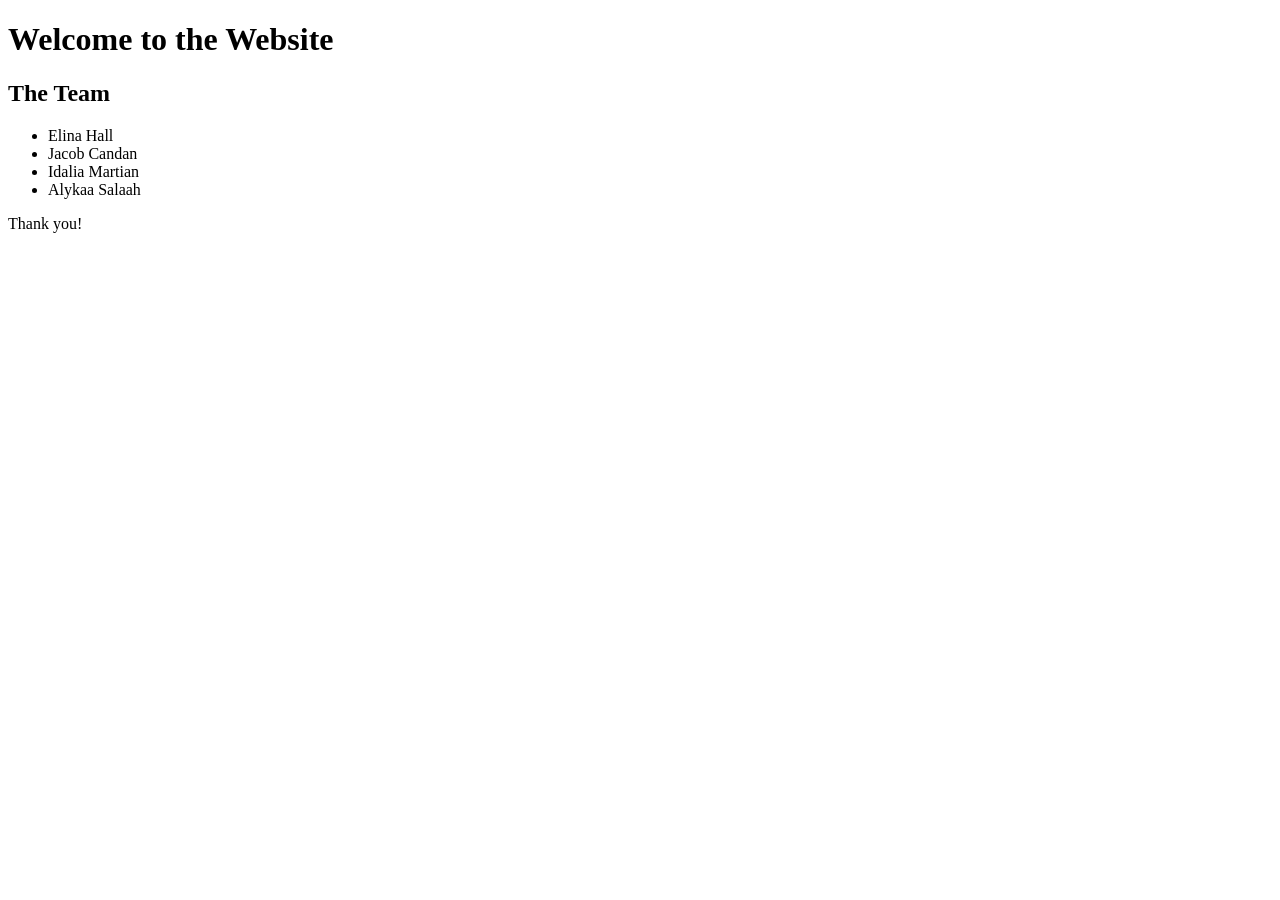
==== services/nginx/files/ShootingForStars.html @ 9375a843 "Create ShootingForStars.html Adding base for Website" ====
<!DOCTYPE html>
<html lang="en"> 

<head>
    <meta charset="UTF-8">
    <meta name="viewport" content="width=device-width, initial-scale=1.0">

    <title>Shooting For The Stars</title>
    <link rel="stylesheet" href="style.css">
    <link href="https://fonts.googleapis.com/css?family=Lobster" rel="stylesheet" type="text/css">
</head>

<body>
    
    <div class="contains">
        <h1>Welcome to the Website</h1>


    </div>

    
    <h2>The Team</h2>

   
    <nav>
        <ul>
            <li>Elina Hall</li>
            <li>Jacob Candan</li>
            <li>Idalia Martian</li>
            <li>Alykaa Salaah</li>
        </ul>
    </nav>


    <footer>
        <a>
            Thank you! </a>
    </footer>

    
    <!--  -->

</body>

</html>
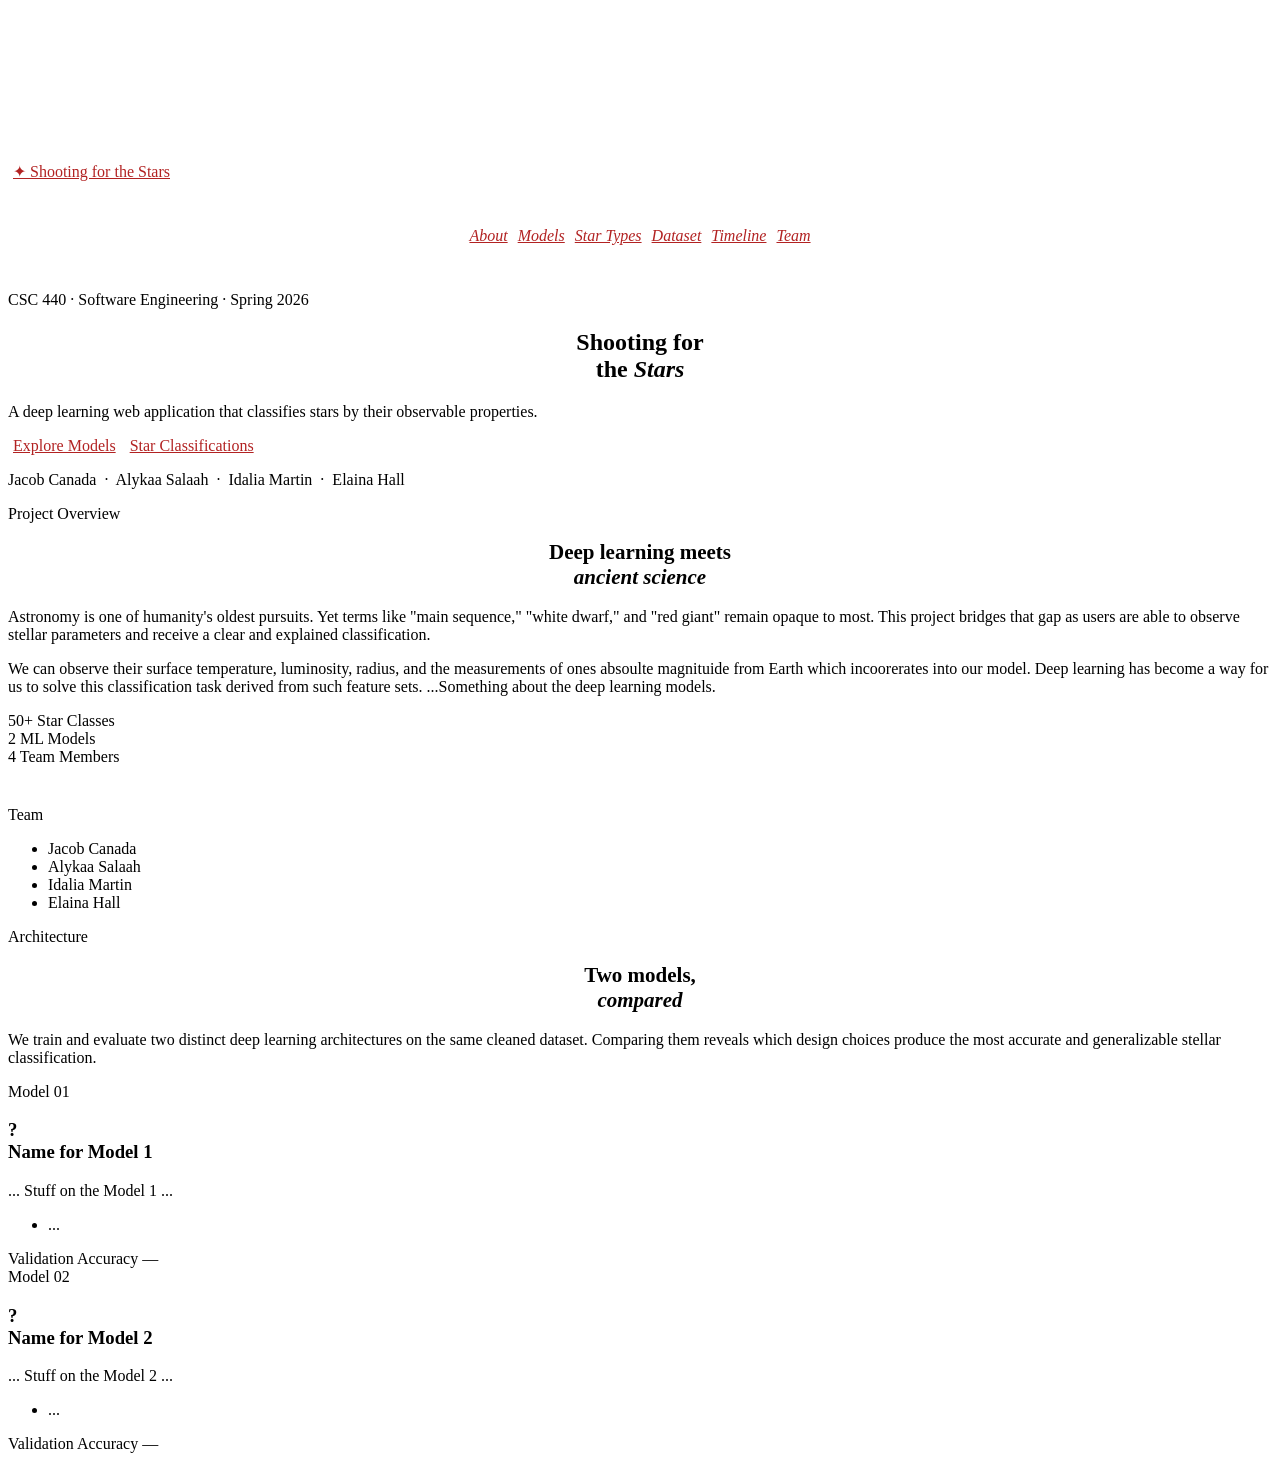
==== commit 5619fa28: "Update ShootingForStars.html Adding format" ====
--- a/services/nginx/files/ShootingForStars.html
+++ b/services/nginx/files/ShootingForStars.html
@@ -10,21 +10,177 @@
     <link href="https://fonts.googleapis.com/css?family=Lobster" rel="stylesheet" type="text/css">
 </head>
 
+
+<!-- Beginning -->
+
 <body>
-    
-    <div class="contains">
-        <h1>Welcome to the Website</h1>
-
-
+
+    <!-- Background canvas-->
+    <canvas id="starfield"></canvas>
+    <div class="stars"></div>
+    <div class="twinkling"></div>
+    <div class="clouds"></div>
+    
+    <!-- Navigation Bar-->
+
+        <nav>
+            <a class="nav-brand" href="#">✦ Shooting for the Stars</a>
+            <ul class="nav-links">
+              <li><a href="#about">About</a></li>
+              <li><a href="#models">Models</a></li>
+              <li><a href="#classes">Star Types</a></li>
+              <li><a href="#data">Dataset</a></li>
+              <li><a href="#timeline">Timeline</a></li>
+              <li><a href="#team">Team</a></li>
+            </ul>
+          </nav>
+
+    <!-- Banner -->
+    <section>
+        <div class="banner">
+            <p class="banner-head">CSC 440 · Software Engineering · Spring 2026</p>
+            <h1>Shooting for<br/>the <em>Stars</em></h1>
+            <p class="banner-sub">A deep learning web application that classifies stars by their observable properties.</p>
+    <div class="banner-btn">
+      <a class="btn btn-primary" href="#models">Explore Models</a>
+      <a class="btn btn-ghost" href="#classes">Star Classifications</a>
     </div>
-
-    
-    <h2>The Team</h2>
+    <p class="banner-team">
+        <span>Jacob Canada</span> &nbsp;·&nbsp;
+        <span>Alykaa Salaah</span> &nbsp;·&nbsp;
+        <span>Idalia Martin</span> &nbsp;·&nbsp;
+        <span>Elaina Hall</span>
+      </p>
+    </div>
+    </section>
+
+    <!-- End of Banner -->
+    <div class="divider"></div>
+
+    <!-- About -->
+    <section id="about">
+        <div class="container">
+          <div class="about-grid">
+            <div>
+              <p class="section-label reveal">Project Overview</p>
+              <h2 class="section-title reveal">Deep learning meets<br/><em>ancient science</em></h2>
+              <p class="section-body reveal">
+                Astronomy is one of humanity's oldest pursuits. Yet terms like "main sequence," "white dwarf," and "red giant" 
+                remain opaque to most. This project bridges that gap as users are able to observe stellar parameters and receive a clear and
+                explained classification.
+              </p>
+              <p class="section-body reveal" style="margin-top:1rem;">
+                We can observe their surface temperature, luminosity, radius, and the measurements of ones absoulte magnituide from Earth 
+                which incoorerates into our model. Deep learning has become a way for us to solve this classification task derived from 
+                such feature sets.
+                ...Something about the deep learning models.
+              </p>
+            </div>
+            <div class="about-right">
+                <div class="stat-row reveal">
+                  <div class="stat-card">
+                    <span class="stat-num">50+</span>
+                    <span class="stat-label">Star Classes</span>
+                    </div>
+                  <div class="stat-card">
+                    <span class="stat-num">2</span>
+                    <span class="stat-label">ML Models</span>
+                  </div>
+                  <div class="stat-card">
+                    <span class="stat-num">4</span>
+                    <span class="stat-label">Team Members</span>
+                  </div>
+                  <!-- End of cards -->
+                </div>
+                <div style="margin-top:2.5rem;" class="reveal">
+                    <p class="section-label">Team</p>
+                    <ul class="team-list">
+                      <li>Jacob Canada</li>
+                      <li>Alykaa Salaah</li>
+                      <li>Idalia Martin</li>
+                      <li>Elaina Hall</li>
+                    </ul>
+                  </div>
+                </div>
+            </div>
+        </div>
+    </section>
+
+    <!-- Models -->
+    <section id="models">
+        <div class="container">
+          <div class="models-intro">
+            <div>
+              <p class="section-label reveal">Architecture</p>
+              <h2 class="section-title reveal">Two models,<br/><em>compared</em></h2>
+            </div>
+            <div>
+              <p class="section-body reveal">
+                We train and evaluate two distinct deep learning architectures on the same cleaned dataset. 
+                Comparing them reveals which design choices produce the most accurate and generalizable stellar classification.
+              </p>
+            </div>
+          </div>
+
+          <div class="model-cards">
+
+            <!-- Model 1 -->
+
+          </div>
+          <div class="model-card gold reveal">
+            <span class="model-tag gold">Model 01</span>
+            <h3 class="model-name">?<br/>Name for Model 1</h3>
+            <p class="model-desc">
+                ... Stuff on the Model 1 ...
+            </p>
+            <ul class="model-features">
+              <li>...</li>
+            </ul>
+            <div class="accuracy-wrap">
+              <div class="accuracy-label">
+                <span>Validation Accuracy</span>
+                <span class="acc-label-1">—</span>
+              </div>
+              <div class="accuracy-track">
+                <div class="accuracy-fill acc-fill-1" data-target="88"></div>
+              </div>
+            </div>
+          </div>
+
+    
+          <!-- Model 2 -->
+
+          <div class="model-card blue reveal">
+            <span class="model-tag blue">Model 02</span>
+            <h3 class="model-name">?<br/>Name for Model 2</h3>
+            <p class="model-desc">
+                ... Stuff on the Model 2 ...
+            </p>
+            <ul class="model-features">
+              <li>...</li>
+            </ul>
+            <div class="accuracy-wrap">
+              <div class="accuracy-label">
+                <span>Validation Accuracy</span>
+                <span class="acc-label-2">—</span>
+              </div>
+              <div class="accuracy-track">
+                <div class="accuracy-fill acc-fill-2" data-target="93"></div>
+              </div>
+            </div>
+          </div>
+    
+        </div>
+      </div>
+    </section>
+
+    
+    <!-- <h2>The Team</h2>
 
    
     <nav>
         <ul>
-            <li>Elina Hall</li>
+            <li>Elaina Hall</li>
             <li>Jacob Candan</li>
             <li>Idalia Martian</li>
             <li>Alykaa Salaah</li>
@@ -35,11 +191,14 @@
     <footer>
         <a>
             Thank you! </a>
-    </footer>
+    </footer> -->
 
     
     <!--  -->
 
 </body>
 
+<!-- Classes -->
+
+
 </html>
--- a/services/nginx/files/style.css
+++ b/services/nginx/files/style.css
@@ -0,0 +1,73 @@
+img {
+    width: 300px;
+    border: 5px solid tan;
+    margin: auto;
+    box-shadow: 0px 10px 20px black;
+}
+h1 {
+    text-align: center;
+    font-family: Lobster;
+}
+
+a {
+    color: firebrick;
+    padding: 5px 5px 5px 5px;
+}
+
+a:hover {
+    color: darkkhaki;
+}
+
+img:hover {
+    
+}
+
+h2 {
+    font-size: 21px;
+    text-align: center;
+}
+
+body {
+    background: url("BackgroundJobs.jpg");
+    
+            /* Background */
+            /* border: 2px soild black;
+            outline-style: outset;
+            outline-color: tan; */
+    
+}
+
+nav ul {
+    padding: 10px;
+    margin: 10 auto;
+}
+
+/* index home */
+.contains {
+    text-align: center;
+
+}
+.info {
+
+}
+img {  max-width: 100%;  height: auto;} 
+
+/* Education home */
+
+
+
+/* adjust page format */
+
+@media(min-width: 760px) {
+    
+    nav ul {
+        /* texted displayed */
+        display: flex;
+        justify-content: center;
+        padding: 30px;
+        list-style-type: none;
+        /* text shown */
+        font-style: italic;
+
+    }
+}
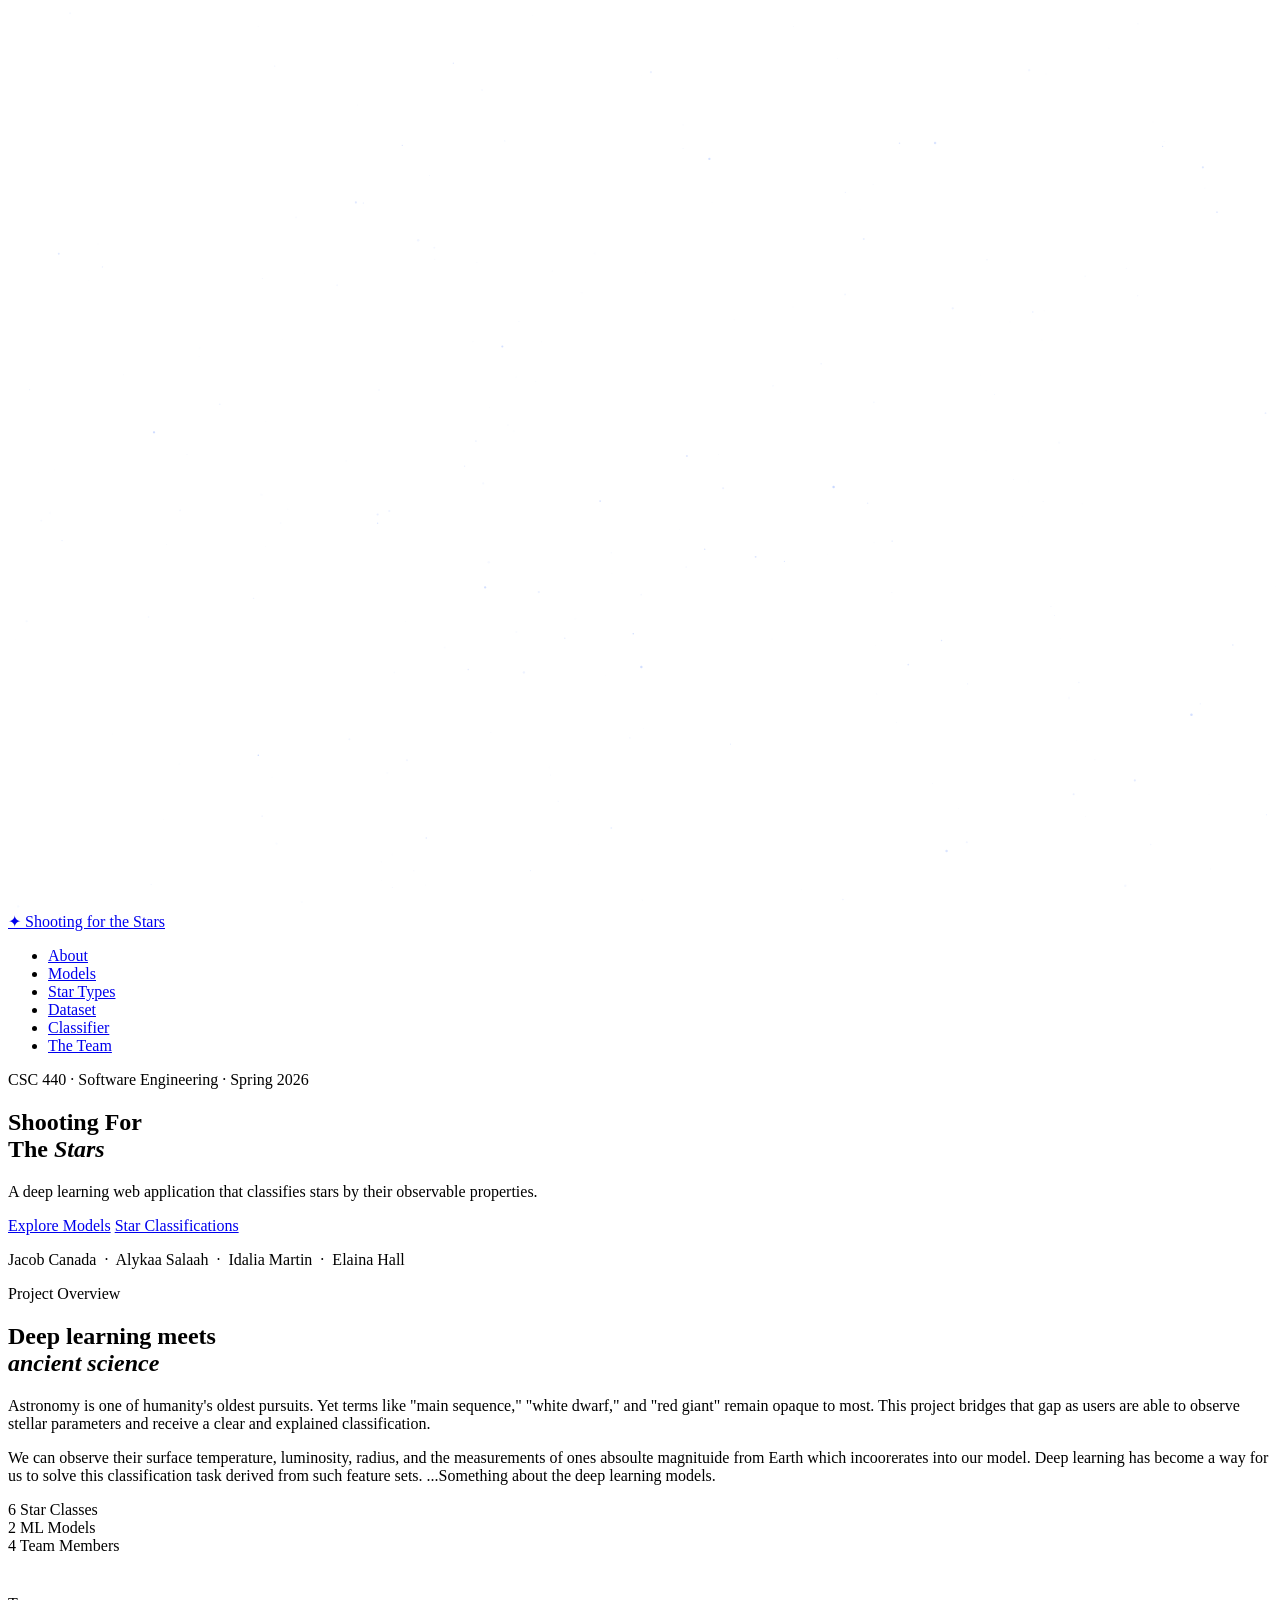
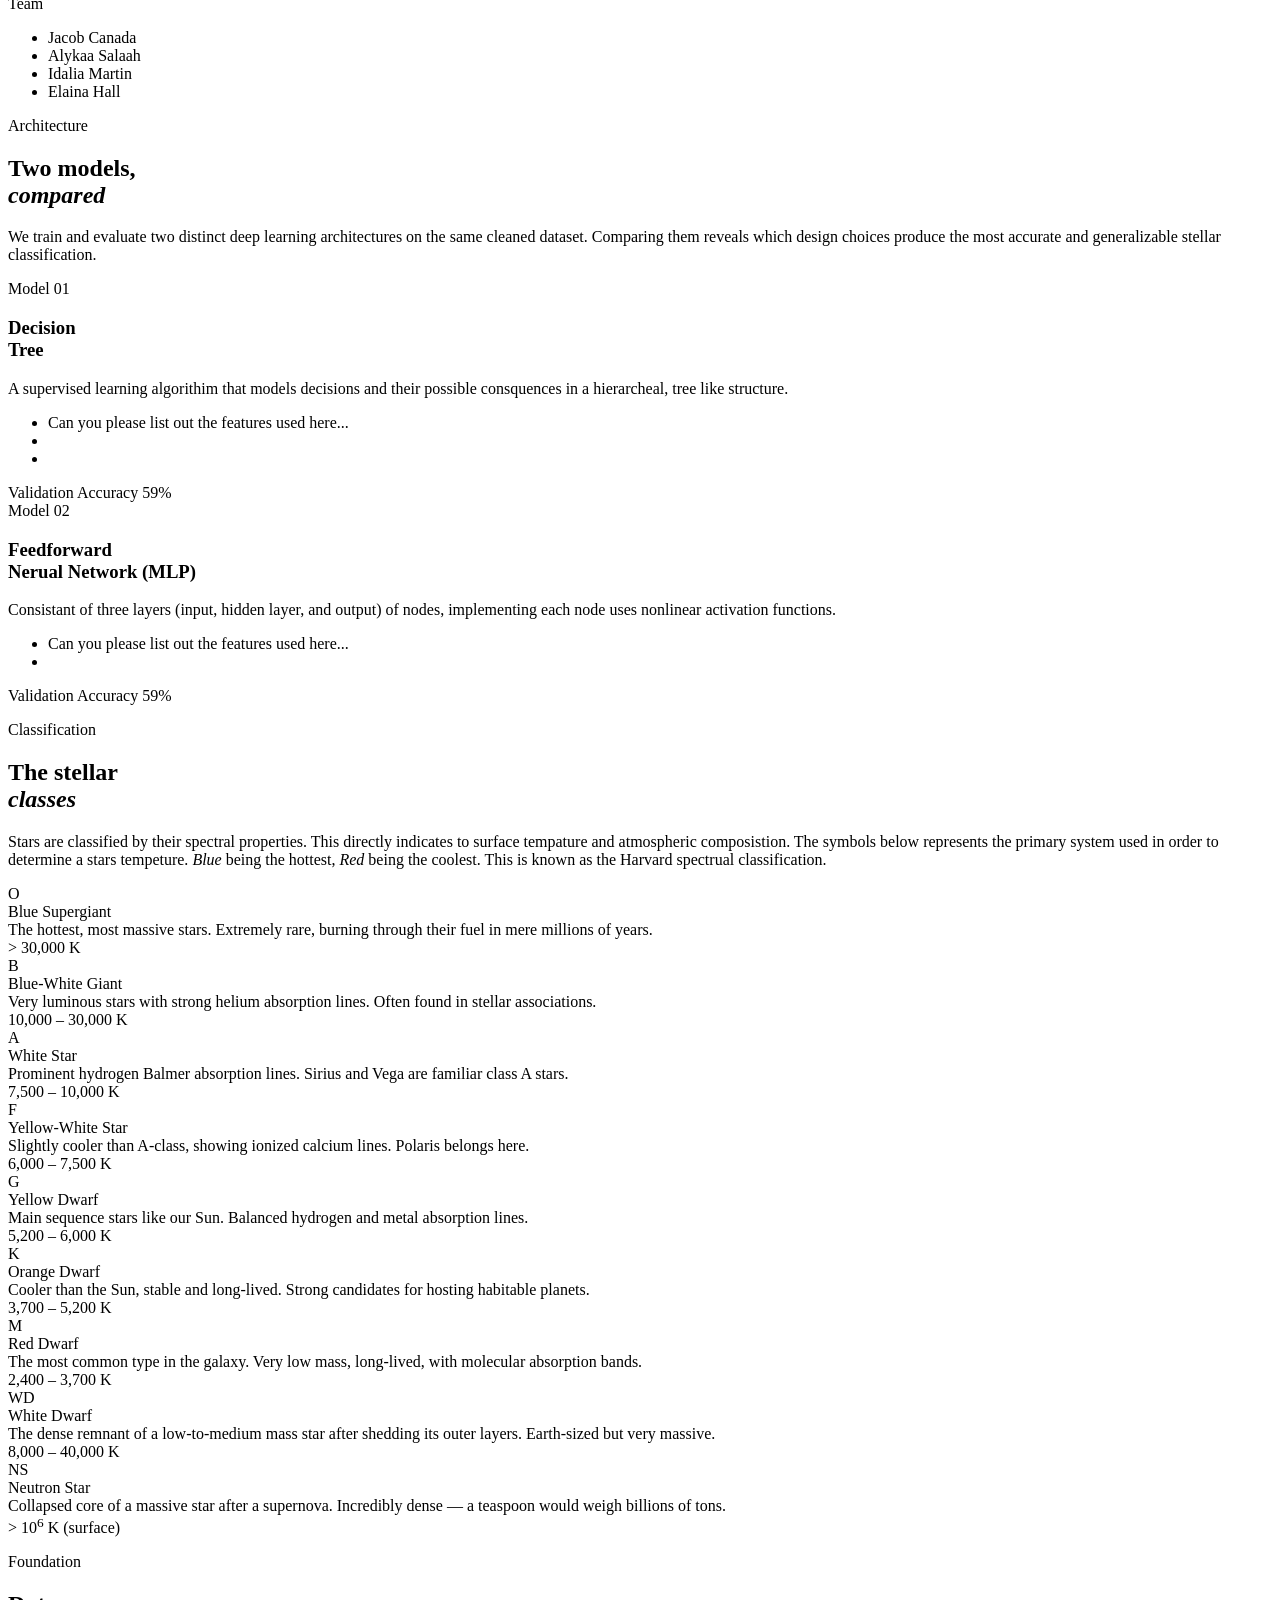
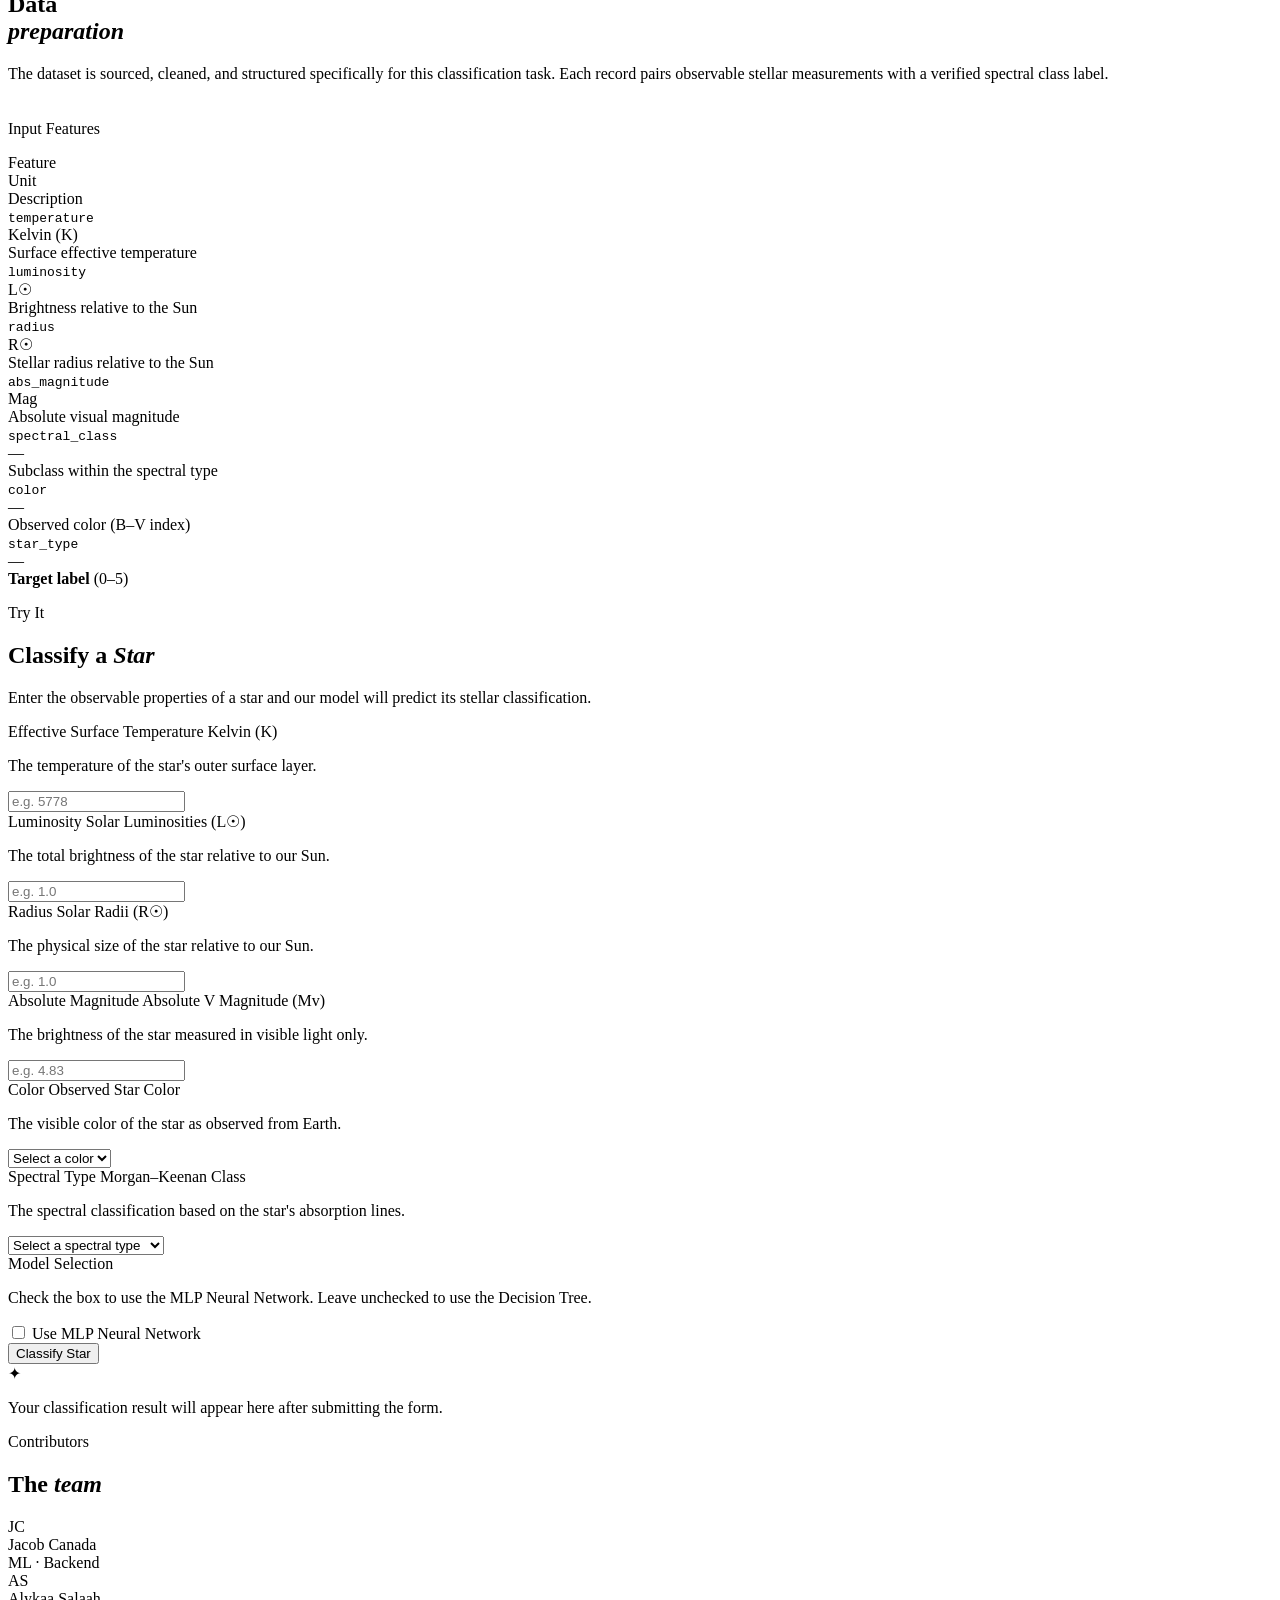
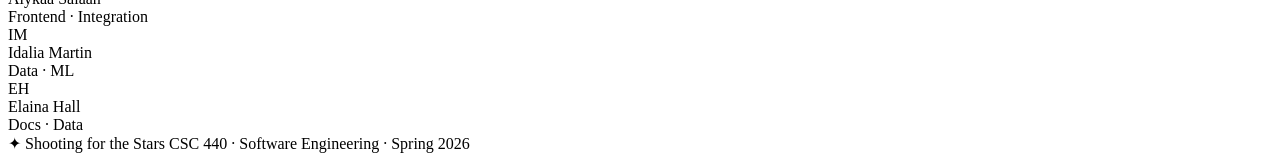
==== commit f0c086a7: "Update ShootingForStars.html" ====
--- a/services/nginx/files/ShootingForStars.html
+++ b/services/nginx/files/ShootingForStars.html
@@ -1,204 +1,633 @@
 <!DOCTYPE html>
-<html lang="en"> 
-
+<html lang="en">
 <head>
-    <meta charset="UTF-8">
-    <meta name="viewport" content="width=device-width, initial-scale=1.0">
-
-    <title>Shooting For The Stars</title>
-    <link rel="stylesheet" href="style.css">
-    <link href="https://fonts.googleapis.com/css?family=Lobster" rel="stylesheet" type="text/css">
+<meta charset="UTF-8"/>
+<meta name="viewport" content="width=device-width, initial-scale=1.0"/>
+<title>Shooting for the Stars — CSC 440</title>
+<!-- <link href="https://fonts.googleapis.com/css?family=Lobster" rel="stylesheet" type="text/css"> -->
+<link href="https://fonts.googleapis.com/css2?family=Cormorant+Garamond:ital,wght@0,300;0,400;0,600;1,300;1,400&family=JetBrains+Mono:wght@300;400;500&family=Barlow:wght@300;400;500;600&display=swap" rel="stylesheet"/>
+<link rel="stylesheet" href="styleCopy.css">
 </head>
-
-
-<!-- Beginning -->
-
 <body>
 
-    <!-- Background canvas-->
-    <canvas id="starfield"></canvas>
-    <div class="stars"></div>
-    <div class="twinkling"></div>
-    <div class="clouds"></div>
-    
-    <!-- Navigation Bar-->
-
-        <nav>
-            <a class="nav-brand" href="#">✦ Shooting for the Stars</a>
-            <ul class="nav-links">
-              <li><a href="#about">About</a></li>
-              <li><a href="#models">Models</a></li>
-              <li><a href="#classes">Star Types</a></li>
-              <li><a href="#data">Dataset</a></li>
-              <li><a href="#timeline">Timeline</a></li>
-              <li><a href="#team">Team</a></li>
-            </ul>
-          </nav>
-
-    <!-- Banner -->
-    <section>
-        <div class="banner">
-            <p class="banner-head">CSC 440 · Software Engineering · Spring 2026</p>
-            <h1>Shooting for<br/>the <em>Stars</em></h1>
-            <p class="banner-sub">A deep learning web application that classifies stars by their observable properties.</p>
-    <div class="banner-btn">
+<!-- Starfield canvas -->
+<canvas id="starfield"></canvas>
+
+<!-- Background of Body -->
+<div class="stars"></div>
+<div class="twinkling"></div>
+<div class="clouds"></div>
+
+<!-- NAV -->
+<nav>
+  <a class="nav-brand" href="#">✦ Shooting for the Stars </a>
+  <ul class="nav-links">
+    <li><a href="#about">About</a></li>
+    <li><a href="#models">Models</a></li>
+    <li><a href="#classes">Star Types</a></li>
+    <li><a href="#data">Dataset</a></li>
+    <li><a href="#classifier">Classifier</a></li>
+    <li><a href="#team">The Team</a></li>
+  </ul>
+</nav>
+
+<!-- HERO -->
+<section>
+  <div class="hero">
+    <p class="hero-subtitle">CSC 440 · Software Engineering · Spring 2026</p>
+    <h1>Shooting For<br/>The <em>Stars</em></h1>
+    <p class="hero-body">A deep learning web application that classifies stars by their observable properties.</p>
+    <div class="hero-tag">
       <a class="btn btn-primary" href="#models">Explore Models</a>
       <a class="btn btn-ghost" href="#classes">Star Classifications</a>
     </div>
-    <p class="banner-team">
-        <span>Jacob Canada</span> &nbsp;·&nbsp;
-        <span>Alykaa Salaah</span> &nbsp;·&nbsp;
-        <span>Idalia Martin</span> &nbsp;·&nbsp;
-        <span>Elaina Hall</span>
+    <!-- banner-team -->
+    <p class="hero-team">
+      <span>Jacob Canada</span> &nbsp;·&nbsp;
+      <span>Alykaa Salaah</span> &nbsp;·&nbsp;
+      <span>Idalia Martin</span> &nbsp;·&nbsp;
+      <span>Elaina Hall</span>
+    </p>
+  </div>
+</section>
+
+<div class="divider"></div>
+
+<!-- ABOUT -->
+<section id="about">
+  <div class="container">
+    <div class="about-grid">
+      <div>
+        <p class="section-label reveal">Project Overview</p>
+        <h2 class="section-title reveal">Deep learning meets<br/><em>ancient science</em></h2>
+        <p class="section-body reveal">
+            Astronomy is one of humanity's oldest pursuits. Yet terms like "main sequence," "white dwarf," and "red giant" 
+            remain opaque to most. This project bridges that gap as users are able to observe stellar parameters and receive a clear and
+            explained classification.
+        </p>
+        <p class="section-body reveal" style="margin-top:1rem;">
+            We can observe their surface temperature, luminosity, radius, and the measurements of ones absoulte magnituide from Earth 
+            which incoorerates into our model. Deep learning has become a way for us to solve this classification task derived from 
+            such feature sets.
+            ...Something about the deep learning models.
+        </p>
+      </div>
+      <div class="about-right">
+        <div class="stat-row reveal">
+          <div class="stat-card">
+            <span class="stat-num">6</span>
+            <span class="stat-label">Star Classes</span>
+          </div>
+          <div class="stat-card">
+            <span class="stat-num">2</span>
+            <span class="stat-label">ML Models</span>
+          </div>
+          <div class="stat-card">
+            <span class="stat-num">4</span>
+            <span class="stat-label">Team Members</span>
+          </div>
+        </div>
+        <div style="margin-top:2.5rem;" class="reveal">
+          <p class="section-label">Team</p>
+          <ul class="team-list">
+            <li>Jacob Canada</li>
+            <li>Alykaa Salaah</li>
+            <li>Idalia Martin</li>
+            <li>Elaina Hall</li>
+          </ul>
+        </div>
+      </div>
+    </div>
+  </div>
+</section>
+
+<!-- ─── MODELS ────────────────────────────────────────────── -->
+<section id="models">
+  <div class="container">
+    <div class="models-intro">
+      <div>
+        <p class="section-label reveal">Architecture</p>
+        <h2 class="section-title reveal">Two models,<br/><em>compared</em></h2>
+      </div>
+      <div>
+        <p class="section-body reveal">
+            We train and evaluate two distinct deep learning architectures on the same cleaned dataset. 
+            Comparing them reveals which design choices produce the most accurate and generalizable stellar classification.
+        </p>
+      </div>
+    </div>
+
+    <div class="model-cards">
+
+      <!-- Model 1 -->
+      <div class="model-card gold reveal">
+        <span class="model-tag gold">Model 01</span>
+        <h3 class="model-name">Decision<br/>Tree</h3>
+        <p class="model-desc">
+          A supervised learning algorithim that models decisions and their possible consquences
+          in a hierarcheal, tree like structure.
+        </p>
+        <ul class="model-features">
+          <li>Can you please list out the features used here...</li>
+          <li></li>
+          <li></li>
+        </ul>
+        <!-- I feel like we should add accuracy from our model that way we can give a garentee to users of our valid information. I am sure the Professor discussed this in class but I am forgetting what terminology this is. -->
+        <div class="accuracy-wrap">
+          <div class="accuracy-label">
+            <span>Validation Accuracy</span> 
+            <span class="acc-label-1">—</span>
+          </div>
+          <div class="accuracy-track">
+            <!-- Change this number if wanting to change accuracy precentage -->
+            <div class="accuracy-fill acc-fill-1" data-target="88"></div>
+          </div>
+        </div>
+      </div>
+
+      <!-- Model 2 -->
+      <div class="model-card blue reveal">
+        <span class="model-tag blue">Model 02</span>
+        <h3 class="model-name">Feedforward<br/>Nerual Network (MLP)</h3>
+        <p class="model-desc">
+          Consistant of three layers (input, hidden layer, and output) of nodes, implementing each node uses 
+          nonlinear activation functions.
+        </p>
+        <ul class="model-features">
+          <li>Can you please list out the features used here...</li>
+          <li></li>
+        </ul>
+        <div class="accuracy-wrap">
+          <div class="accuracy-label">
+            <span>Validation Accuracy</span>
+            <span class="acc-label-2">—</span>
+          </div>
+          <div class="accuracy-track">
+            <!-- Change this number if wanting to change accuracy precentage -->
+            <div class="accuracy-fill acc-fill-2" data-target="93"></div>
+          </div>
+        </div>
+      </div>
+
+    </div>
+  </div>
+</section>
+
+<!-- STELLAR CLASSES -->
+<section id="classes">
+  <div class="container">
+    <div class="classes-header">
+      <div>
+        <p class="section-label reveal">Classification</p>
+        <h2 class="section-title reveal">The stellar<br/><em>classes</em></h2>
+      </div>
+      <p class="section-body reveal">
+        Stars are classified by their spectral properties. This directly indicates to surface tempature and atmospheric composistion.
+        The symbols below represents the primary system used in order to determine a stars tempeture. <em>Blue</em> being the hottest, <em>Red</em>  being 
+        the coolest. This is known as the Harvard spectrual classification.
       </p>
     </div>
-    </section>
-
-    <!-- End of Banner -->
-    <div class="divider"></div>
-
-    <!-- About -->
-    <section id="about">
-        <div class="container">
-          <div class="about-grid">
-            <div>
-              <p class="section-label reveal">Project Overview</p>
-              <h2 class="section-title reveal">Deep learning meets<br/><em>ancient science</em></h2>
-              <p class="section-body reveal">
-                Astronomy is one of humanity's oldest pursuits. Yet terms like "main sequence," "white dwarf," and "red giant" 
-                remain opaque to most. This project bridges that gap as users are able to observe stellar parameters and receive a clear and
-                explained classification.
-              </p>
-              <p class="section-body reveal" style="margin-top:1rem;">
-                We can observe their surface temperature, luminosity, radius, and the measurements of ones absoulte magnituide from Earth 
-                which incoorerates into our model. Deep learning has become a way for us to solve this classification task derived from 
-                such feature sets.
-                ...Something about the deep learning models.
-              </p>
+
+    <div class="class-grid reveal">
+      <div class="class-item cls-o">
+        <div class="class-symbol">O</div>
+        <div class="class-name">Blue Supergiant</div>
+        <div class="class-desc">The hottest, most massive stars. Extremely rare, burning through their fuel in mere millions of years.</div>
+        <div class="class-temp">&gt; 30,000 K</div>
+      </div>
+      <div class="class-item cls-b">
+        <div class="class-symbol">B</div>
+        <div class="class-name">Blue-White Giant</div>
+        <div class="class-desc">Very luminous stars with strong helium absorption lines. Often found in stellar associations.</div>
+        <div class="class-temp">10,000 – 30,000 K</div>
+      </div>
+      <div class="class-item cls-a">
+        <div class="class-symbol">A</div>
+        <div class="class-name">White Star</div>
+        <div class="class-desc">Prominent hydrogen Balmer absorption lines. Sirius and Vega are familiar class A stars.</div>
+        <div class="class-temp">7,500 – 10,000 K</div>
+      </div>
+      <div class="class-item cls-f">
+        <div class="class-symbol">F</div>
+        <div class="class-name">Yellow-White Star</div>
+        <div class="class-desc">Slightly cooler than A-class, showing ionized calcium lines. Polaris belongs here.</div>
+        <div class="class-temp">6,000 – 7,500 K</div>
+      </div>
+      <div class="class-item cls-g">
+        <div class="class-symbol">G</div>
+        <div class="class-name">Yellow Dwarf</div>
+        <div class="class-desc">Main sequence stars like our Sun. Balanced hydrogen and metal absorption lines.</div>
+        <div class="class-temp">5,200 – 6,000 K</div>
+      </div>
+      <div class="class-item cls-k">
+        <div class="class-symbol">K</div>
+        <div class="class-name">Orange Dwarf</div>
+        <div class="class-desc">Cooler than the Sun, stable and long-lived. Strong candidates for hosting habitable planets.</div>
+        <div class="class-temp">3,700 – 5,200 K</div>
+      </div>
+      <div class="class-item cls-m">
+        <div class="class-symbol">M</div>
+        <div class="class-name">Red Dwarf</div>
+        <div class="class-desc">The most common type in the galaxy. Very low mass, long-lived, with molecular absorption bands.</div>
+        <div class="class-temp">2,400 – 3,700 K</div>
+      </div>
+      <div class="class-item cls-wd">
+        <div class="class-symbol">WD</div>
+        <div class="class-name">White Dwarf</div>
+        <div class="class-desc">The dense remnant of a low-to-medium mass star after shedding its outer layers. Earth-sized but very massive.</div>
+        <div class="class-temp">8,000 – 40,000 K</div>
+      </div>
+      <div class="class-item cls-ns">
+        <div class="class-symbol">NS</div>
+        <div class="class-name">Neutron Star</div>
+        <div class="class-desc">Collapsed core of a massive star after a supernova. Incredibly dense — a teaspoon would weigh billions of tons.</div>
+        <div class="class-temp">&gt; 10<sup>6</sup> K (surface)</div>
+      </div>
+    </div>
+  </div>
+</section>
+
+<!-- DATASET -->
+<section id="data">
+  <div class="container">
+    <div class="data-layout">
+      <div>
+        <p class="section-label reveal">Foundation</p>
+        <h2 class="section-title reveal">Data<br/><em>preparation</em></h2>
+        <p class="section-body reveal">The dataset is sourced, cleaned, and structured specifically for this classification task. 
+            Each record pairs observable stellar measurements with a verified spectral class label.</p><br>
+        <!-- <div class="pipeline-steps reveal">
+          <div class="pipeline-step">
+            <span class="step-num">1</span>
+            <div class="step-content">
+              <div class="step-title">Acquisition</div>
+              <div class="step-desc">Collect publicly available stellar catalogs with labeled spectral classes and physical parameters.</div>
             </div>
-            <div class="about-right">
-                <div class="stat-row reveal">
-                  <div class="stat-card">
-                    <span class="stat-num">50+</span>
-                    <span class="stat-label">Star Classes</span>
+          </div>
+          <div class="pipeline-step">
+            <span class="step-num">2</span>
+            <div class="step-content">
+              <div class="step-title">Cleaning</div>
+              <div class="step-desc">Remove duplicates, handle missing values, and standardize units across catalog sources.</div>
+            </div>
+          </div>
+          <div class="pipeline-step">
+            <span class="step-num">3</span>
+            <div class="step-content">
+              <div class="step-title">Normalization</div>
+              <div class="step-desc">Scale features to comparable ranges; apply log-transform to luminosity and radius.</div>
+            </div>
+          </div>
+          <div class="pipeline-step">
+            <span class="step-num">4</span>
+            <div class="step-content">
+              <div class="step-title">Train / Test Split</div>
+              <div class="step-desc">Stratified 80/20 split preserves class distribution across both sets.</div>
+            </div>
+          </div>
+        </div>
+      </div> -->
+
+      <div class="reveal">
+        <p class="section-label" style="margin-top:.2rem;">Input Features</p>
+        <div class="feature-table">
+          <div class="feature-row header">
+            <div class="feature-cell">Feature</div>
+            <div class="feature-cell">Unit</div>
+            <div class="feature-cell">Description</div>
+          </div>
+          <div class="feature-row">
+            <div class="feature-cell"><code>temperature</code></div>
+            <div class="feature-cell">Kelvin (K)</div>
+            <div class="feature-cell">Surface effective temperature</div>
+          </div>
+          <div class="feature-row">
+            <div class="feature-cell"><code>luminosity</code></div>
+            <div class="feature-cell">L☉</div>
+            <div class="feature-cell">Brightness relative to the Sun</div>
+          </div>
+          <div class="feature-row">
+            <div class="feature-cell"><code>radius</code></div>
+            <div class="feature-cell">R☉</div>
+            <div class="feature-cell">Stellar radius relative to the Sun</div>
+          </div>
+          <div class="feature-row">
+            <div class="feature-cell"><code>abs_magnitude</code></div>
+            <div class="feature-cell">Mag</div>
+            <div class="feature-cell">Absolute visual magnitude</div>
+          </div>
+          <div class="feature-row">
+            <div class="feature-cell"><code>spectral_class</code></div>
+            <div class="feature-cell">—</div>
+            <div class="feature-cell">Subclass within the spectral type</div>
+          </div>
+          <div class="feature-row">
+            <div class="feature-cell"><code>color</code></div>
+            <div class="feature-cell">—</div>
+            <div class="feature-cell">Observed color (B–V index)</div>
+          </div>
+          <div class="feature-row">
+            <div class="feature-cell"><code>star_type</code></div>
+            <div class="feature-cell">—</div>
+            <div class="feature-cell"><strong>Target label</strong> (0–5)</div>
+          </div>
+        </div>
+      </div>
+    </div>
+  </div>
+</section>
+
+<!-- ─── CLASSIFIER ──────────────────────────────────────────── -->
+<div class="divider"></div>
+<section id="classifier">
+    <div class="container">
+        <div class="classifier-intro">
+            <p class="section-label reveal">Try It</p>
+            <h2 class="section-title reveal">Classify a <em>Star</em></h2>
+            <p class="section-body reveal">Enter the observable properties of a star and our model will predict its stellar classification.</p>
+        </div>
+
+        <div class="classifier-layout">
+
+            <!-- Form -->
+            <form class="classifier-form reveal" id="classifierForm">
+
+                <!-- Temperature -->
+                <div class="field-group">
+                    <label class="field-label" for="temperature">
+                        Effective Surface Temperature
+                        <span class="field-unit">Kelvin (K)</span>
+                    </label>
+                    <p class="field-desc">The temperature of the star's outer surface layer.</p>
+                    <input class="field-input" type="number" id="temperature" name="temperature" placeholder="e.g. 5778" required />
+                </div>
+
+                <!-- Luminosity -->
+                <div class="field-group">
+                    <label class="field-label" for="luminosity">
+                        Luminosity
+                        <span class="field-unit">Solar Luminosities (L☉)</span>
+                    </label>
+                    <p class="field-desc">The total brightness of the star relative to our Sun.</p>
+                    <input class="field-input" type="number" id="luminosity" name="luminosity" placeholder="e.g. 1.0" step="any" required />
+                </div>
+
+                <!-- Radius -->
+                <div class="field-group">
+                    <label class="field-label" for="radius">
+                        Radius
+                        <span class="field-unit">Solar Radii (R☉)</span>
+                    </label>
+                    <p class="field-desc">The physical size of the star relative to our Sun.</p>
+                    <input class="field-input" type="number" id="radius" name="radius" placeholder="e.g. 1.0" step="any" required />
+                </div>
+
+                <!-- Magnitude -->
+                <div class="field-group">
+                    <label class="field-label" for="magnitude">
+                        Absolute Magnitude
+                        <span class="field-unit">Absolute V Magnitude (Mv)</span>
+                    </label>
+                    <p class="field-desc">The brightness of the star measured in visible light only.</p>
+                    <input class="field-input" type="number" id="magnitude" name="magnitude" placeholder="e.g. 4.83" step="any" required />
+                </div>
+
+                <!-- Color -->
+                <div class="field-group">
+                    <label class="field-label" for="color">
+                        Color
+                        <span class="field-unit">Observed Star Color</span>
+                    </label>
+                    <p class="field-desc">The visible color of the star as observed from Earth.</p>
+                    <select class="field-input field-select" id="color" name="color" required>
+                        <option value="" disabled selected>Select a color</option>
+                        <option value="Blue">Blue</option>
+                        <option value="Blue-White">Blue-White</option>
+                        <option value="Orange">Orange</option>
+                        <option value="Orange-Red">Orange-Red</option>
+                        <option value="Red">Red</option>
+                        <option value="White">White</option>
+                        <option value="Yellow">Yellow</option>
+                        <option value="Yellow-White">Yellow-White</option>
+                    </select>
+                </div>
+
+                <!-- Spectral Class -->
+                <div class="field-group">
+                    <label class="field-label" for="class">
+                        Spectral Type
+                        <span class="field-unit">Morgan–Keenan Class</span>
+                    </label>
+                    <p class="field-desc">The spectral classification based on the star's absorption lines.</p>
+                    <select class="field-input field-select" id="class" name="class" required>
+                        <option value="" disabled selected>Select a spectral type</option>
+                        <option value="O">O — Blue Supergiant</option>
+                        <option value="B">B — Blue-White Giant</option>
+                        <option value="A">A — White Star</option>
+                        <option value="F">F — Yellow-White Star</option>
+                        <option value="G">G — Yellow Dwarf</option>
+                        <option value="K">K — Orange Dwarf</option>
+                        <option value="M">M — Red Dwarf</option>
+                    </select>
+                </div>
+
+                <!-- MLP Checkbox -->
+                <div class="field-group">
+                    <span class="field-label">Model Selection</span>
+                    <p class="field-desc">Check the box to use the MLP Neural Network. Leave unchecked to use the Decision Tree.</p>
+                    <label class="checkbox-row">
+                        <input type="checkbox" id="mlp" name="mlp" value="true" />
+                        <span class="checkbox-box"></span>
+                        <span class="checkbox-label">Use MLP Neural Network</span>
+                    </label>
+                </div>
+
+                <button class="btn btn-primary submit-btn" type="submit">Classify Star</button>
+            </form>
+
+            <!-- Result Panel -->
+            <div class="result-panel reveal" id="resultPanel">
+
+                <div class="result-empty" id="resultEmpty">
+                    <div class="result-empty-icon">✦</div>
+                    <p>Your classification result will appear here after submitting the form.</p>
+                </div>
+
+                <div class="result-loading" id="resultLoading" style="display:none;">
+                    <div class="loading-dots">
+                        <span></span><span></span><span></span>
                     </div>
-                  <div class="stat-card">
-                    <span class="stat-num">2</span>
-                    <span class="stat-label">ML Models</span>
-                  </div>
-                  <div class="stat-card">
-                    <span class="stat-num">4</span>
-                    <span class="stat-label">Team Members</span>
-                  </div>
-                  <!-- End of cards -->
-                </div>
-                <div style="margin-top:2.5rem;" class="reveal">
-                    <p class="section-label">Team</p>
-                    <ul class="team-list">
-                      <li>Jacob Canada</li>
-                      <li>Alykaa Salaah</li>
-                      <li>Idalia Martin</li>
-                      <li>Elaina Hall</li>
-                    </ul>
-                  </div>
-                </div>
+                    <p>Analyzing stellar parameters…</p>
+                </div>
+
+                <div class="result-filled" id="resultFilled" style="display:none;">
+                    <p class="result-eyebrow">Classification Result</p>
+                    <h3 class="result-type" id="resultType">—</h3>
+                    <p class="result-desc" id="resultDesc">—</p>
+                    <div class="result-meta" id="resultMeta"></div>
+                    <div class="result-error" id="resultError" style="display:none;">
+                        <p id="resultErrorMsg">Something went wrong. Please try again.</p>
+                    </div>
+                </div>
+
             </div>
         </div>
-    </section>
-
-    <!-- Models -->
-    <section id="models">
-        <div class="container">
-          <div class="models-intro">
-            <div>
-              <p class="section-label reveal">Architecture</p>
-              <h2 class="section-title reveal">Two models,<br/><em>compared</em></h2>
-            </div>
-            <div>
-              <p class="section-body reveal">
-                We train and evaluate two distinct deep learning architectures on the same cleaned dataset. 
-                Comparing them reveals which design choices produce the most accurate and generalizable stellar classification.
-              </p>
-            </div>
-          </div>
-
-          <div class="model-cards">
-
-            <!-- Model 1 -->
-
-          </div>
-          <div class="model-card gold reveal">
-            <span class="model-tag gold">Model 01</span>
-            <h3 class="model-name">?<br/>Name for Model 1</h3>
-            <p class="model-desc">
-                ... Stuff on the Model 1 ...
-            </p>
-            <ul class="model-features">
-              <li>...</li>
-            </ul>
-            <div class="accuracy-wrap">
-              <div class="accuracy-label">
-                <span>Validation Accuracy</span>
-                <span class="acc-label-1">—</span>
-              </div>
-              <div class="accuracy-track">
-                <div class="accuracy-fill acc-fill-1" data-target="88"></div>
-              </div>
-            </div>
-          </div>
-
-    
-          <!-- Model 2 -->
-
-          <div class="model-card blue reveal">
-            <span class="model-tag blue">Model 02</span>
-            <h3 class="model-name">?<br/>Name for Model 2</h3>
-            <p class="model-desc">
-                ... Stuff on the Model 2 ...
-            </p>
-            <ul class="model-features">
-              <li>...</li>
-            </ul>
-            <div class="accuracy-wrap">
-              <div class="accuracy-label">
-                <span>Validation Accuracy</span>
-                <span class="acc-label-2">—</span>
-              </div>
-              <div class="accuracy-track">
-                <div class="accuracy-fill acc-fill-2" data-target="93"></div>
-              </div>
-            </div>
-          </div>
-    
-        </div>
-      </div>
-    </section>
-
-    
-    <!-- <h2>The Team</h2>
-
-   
-    <nav>
-        <ul>
-            <li>Elaina Hall</li>
-            <li>Jacob Candan</li>
-            <li>Idalia Martian</li>
-            <li>Alykaa Salaah</li>
-        </ul>
-    </nav>
-
-
-    <footer>
-        <a>
-            Thank you! </a>
-    </footer> -->
-
-    
-    <!--  -->
-
+    </div>
+</section>
+<!-- <section id="timeline"> -->
+  <!-- <div class="container">
+    <div class="timeline-header">
+      <p class="section-label reveal">Schedule</p>
+      <h2 class="section-title reveal">Project<br/><em>timeline</em></h2>
+    </div>
+    <div class="timeline-track">
+      <div class="timeline-item reveal">
+        <div class="timeline-week">Weeks 8 – 10</div>
+        <div class="timeline-task"><strong>Dataset creation & cleaning</strong> — source, standardize, and validate the stellar catalog. Document all preprocessing decisions.</div>
+      </div>
+      <div class="timeline-item reveal">
+        <div class="timeline-week">Weeks 8 – 12</div>
+        <div class="timeline-task"><strong>ML model training & refinement</strong> — implement both architectures, compare accuracy, tune hyperparameters, and select the best performer.</div>
+      </div>
+      <div class="timeline-item reveal">
+        <div class="timeline-week">Weeks 8 – 12</div>
+        <div class="timeline-task"><strong>Frontend development</strong> — build the web application interface using JavaScript, ensuring an intuitive user experience for star classification input and output.</div>
+      </div>
+      <div class="timeline-item reveal">
+        <div class="timeline-week">Weeks 12 – 14</div>
+        <div class="timeline-task"><strong>Model selection & integration</strong> — connect the chosen Python ML model to the JavaScript frontend via a backend API layer.</div>
+      </div>
+      <div class="timeline-item reveal">
+        <div class="timeline-week">Week 13</div>
+        <div class="timeline-task"><strong>Backend & dataset documentation</strong> — document the full pipeline, API contract, and data lineage for reproducibility.</div>
+      </div>
+      <div class="timeline-item reveal">
+        <div class="timeline-week">Weeks 13 – 14</div>
+        <div class="timeline-task"><strong>Presentation & demo</strong> — develop final slides and a live demo of the web application for delivery and evaluation.</div>
+      </div>
+    </div>
+  </div>
+</section> -->
+
+<!-- ─── TEAM ──────────────────────────────────────────────── -->
+<section id="team">
+  <div class="container">
+    <p class="section-label reveal">Contributors</p>
+    <h2 class="section-title reveal">The <em>team</em></h2>
+    <div class="team-grid">
+      <div class="team-card reveal">
+        <div class="team-avatar">JC</div>
+        <div class="team-name">Jacob Canada</div>
+        <div class="team-role">ML · Backend</div>
+      </div>
+      <div class="team-card reveal">
+        <div class="team-avatar">AS</div>
+        <div class="team-name">Alykaa Salaah</div>
+        <div class="team-role">Frontend · Integration</div>
+      </div>
+      <div class="team-card reveal">
+        <div class="team-avatar">IM</div>
+        <div class="team-name">Idalia Martin</div>
+        <div class="team-role">Data · ML</div>
+      </div>
+      <div class="team-card reveal">
+        <div class="team-avatar">EH</div>
+        <div class="team-name">Elaina Hall</div>
+        <div class="team-role">Docs · Data</div>
+      </div>
+    </div>
+  </div>
+</section>
+
+<div class="divider"></div>
+
+<!-- FOOTER -->
+<footer>
+  <span class="footer-brand">✦ Shooting for the Stars </span>
+  <span class="footer-copy">CSC 440 · Software Engineering · Spring 2026</span>
+</footer>
+
+<!-- SCRIPTS -->
+<script>
+// STARFEILD FUNCTIONALITY
+(function(){
+  const canvas = document.getElementById('starfield');
+  const ctx = canvas.getContext('2d');
+  let W, H, stars = [];
+
+  function resize(){
+    W = canvas.width  = window.innerWidth;
+    H = canvas.height = window.innerHeight;
+  }
+
+  function initStars(){
+    stars = [];
+    const n = Math.floor((W * H) / 4200);
+    for(let i=0; i<n; i++){
+      stars.push({
+        x: Math.random()*W,
+        y: Math.random()*H,
+        r: Math.random()*1.1+.15,
+        a: Math.random(),
+        speed: Math.random()*.0003+.0001,
+        phase: Math.random()*Math.PI*2
+      });
+    }
+  }
+
+  let t = 0;
+  function draw(){
+    ctx.clearRect(0,0,W,H);
+    t += .016;
+    for(const s of stars){
+      const alpha = s.a * (.5 + .5*Math.sin(t*s.speed*300 + s.phase));
+      ctx.beginPath();
+      ctx.arc(s.x, s.y, s.r, 0, Math.PI*2);
+      ctx.fillStyle = `rgba(200,215,255,${alpha})`;
+      ctx.fill();
+    }
+    requestAnimationFrame(draw);
+  }
+
+  window.addEventListener('resize', ()=>{ resize(); initStars(); });
+  resize(); initStars(); draw();
+})();
+
+// SCROLL REVEAL
+const revealEls = document.querySelectorAll('.reveal');
+const observer = new IntersectionObserver(entries => {
+  entries.forEach((e, i) => {
+    if(e.isIntersecting){
+      setTimeout(()=> e.target.classList.add('visible'), i*60);
+      observer.unobserve(e.target);
+    }
+  });
+}, { threshold: 0.12 });
+revealEls.forEach(el => observer.observe(el));
+
+// ACCURACY BARS
+function animateAccuracy(){
+  document.querySelectorAll('.accuracy-fill').forEach(el => {
+    const target = parseInt(el.dataset.target);
+    const rect = el.getBoundingClientRect();
+    if(rect.top < window.innerHeight){
+      el.style.width = target + '%';
+      const labelClass = el.classList.contains('acc-fill-1') ? '.acc-label-1' : '.acc-label-2';
+      const label = document.querySelector(labelClass);
+      if(label && label.textContent === '—'){
+        let current = 0;
+        const step = () => {
+          current = Math.min(current + 1.2, target);
+          label.textContent = Math.round(current) + '%';
+          if(current < target) requestAnimationFrame(step);
+        };
+        step();
+      }
+    }
+  });
+}
+window.addEventListener('scroll', animateAccuracy, {passive:true});
+setTimeout(animateAccuracy, 800);
+</script>
 </body>
-
-<!-- Classes -->
-
-
 </html>
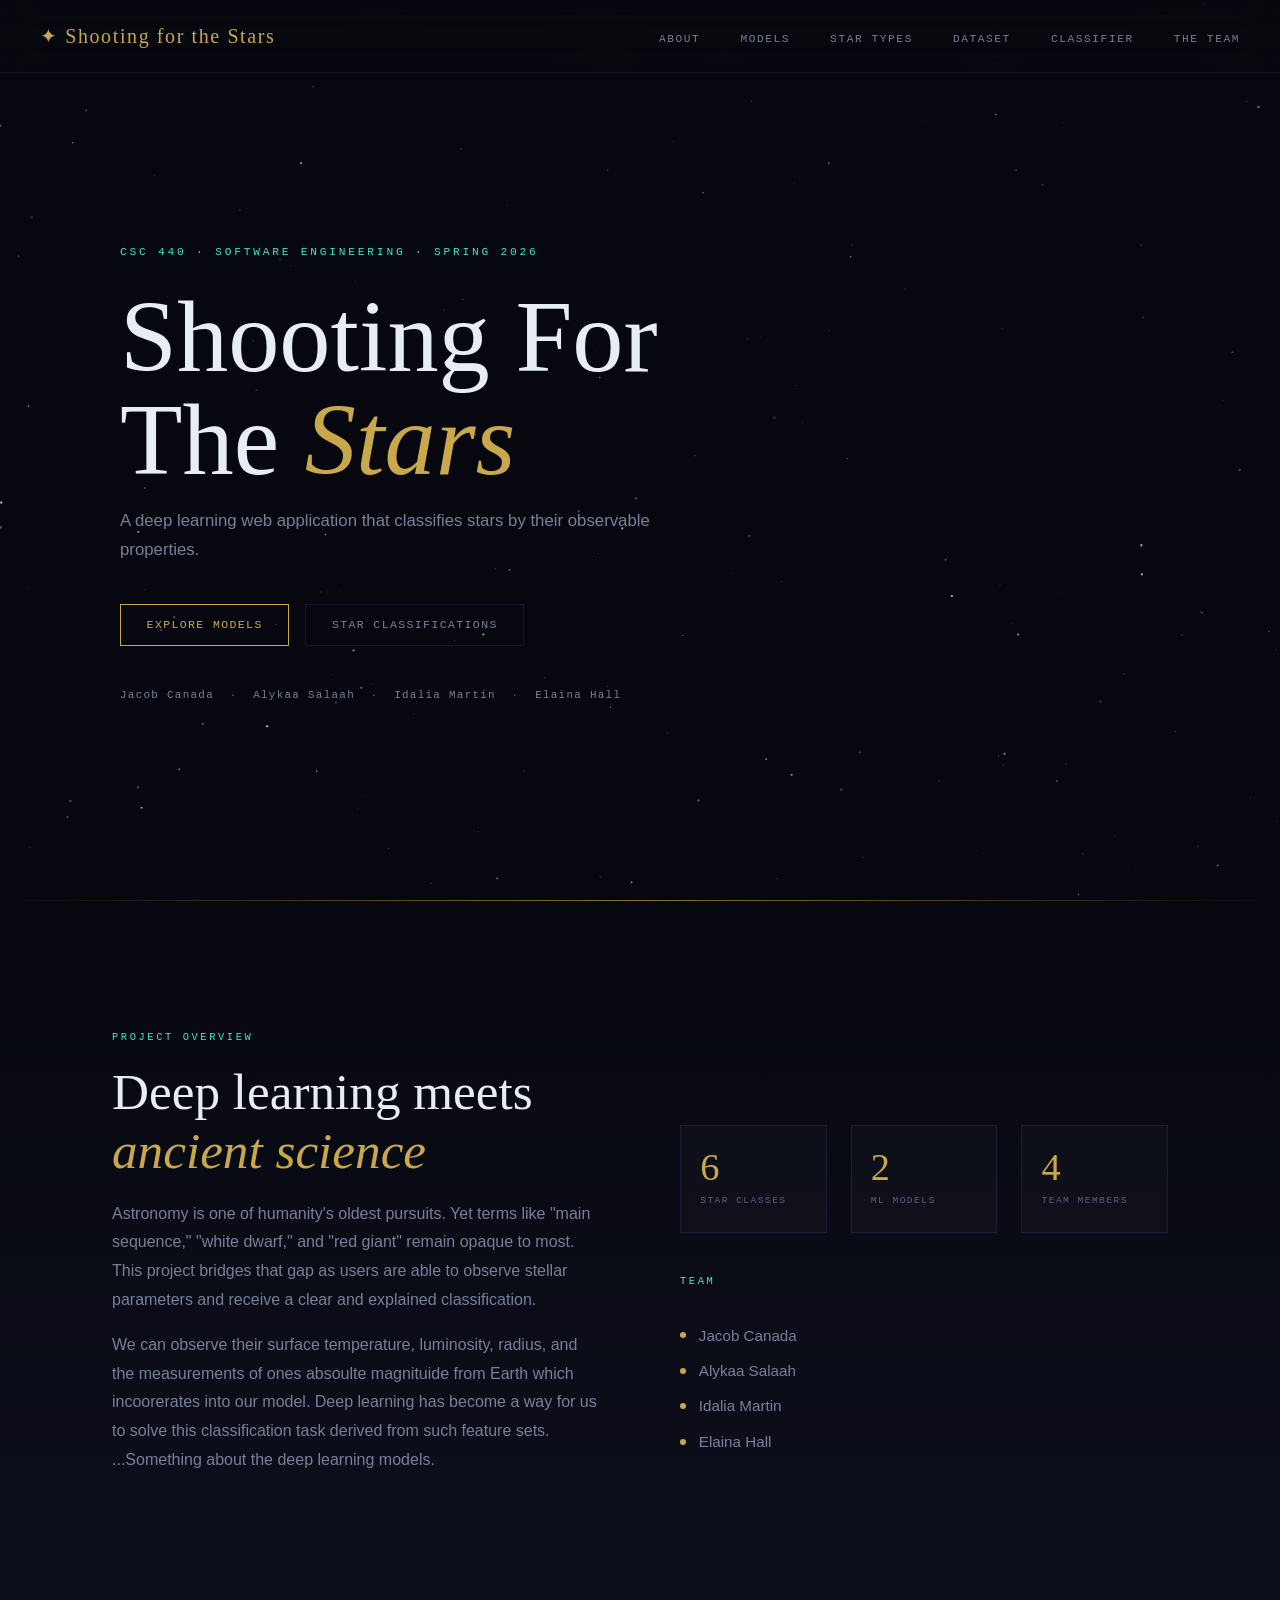
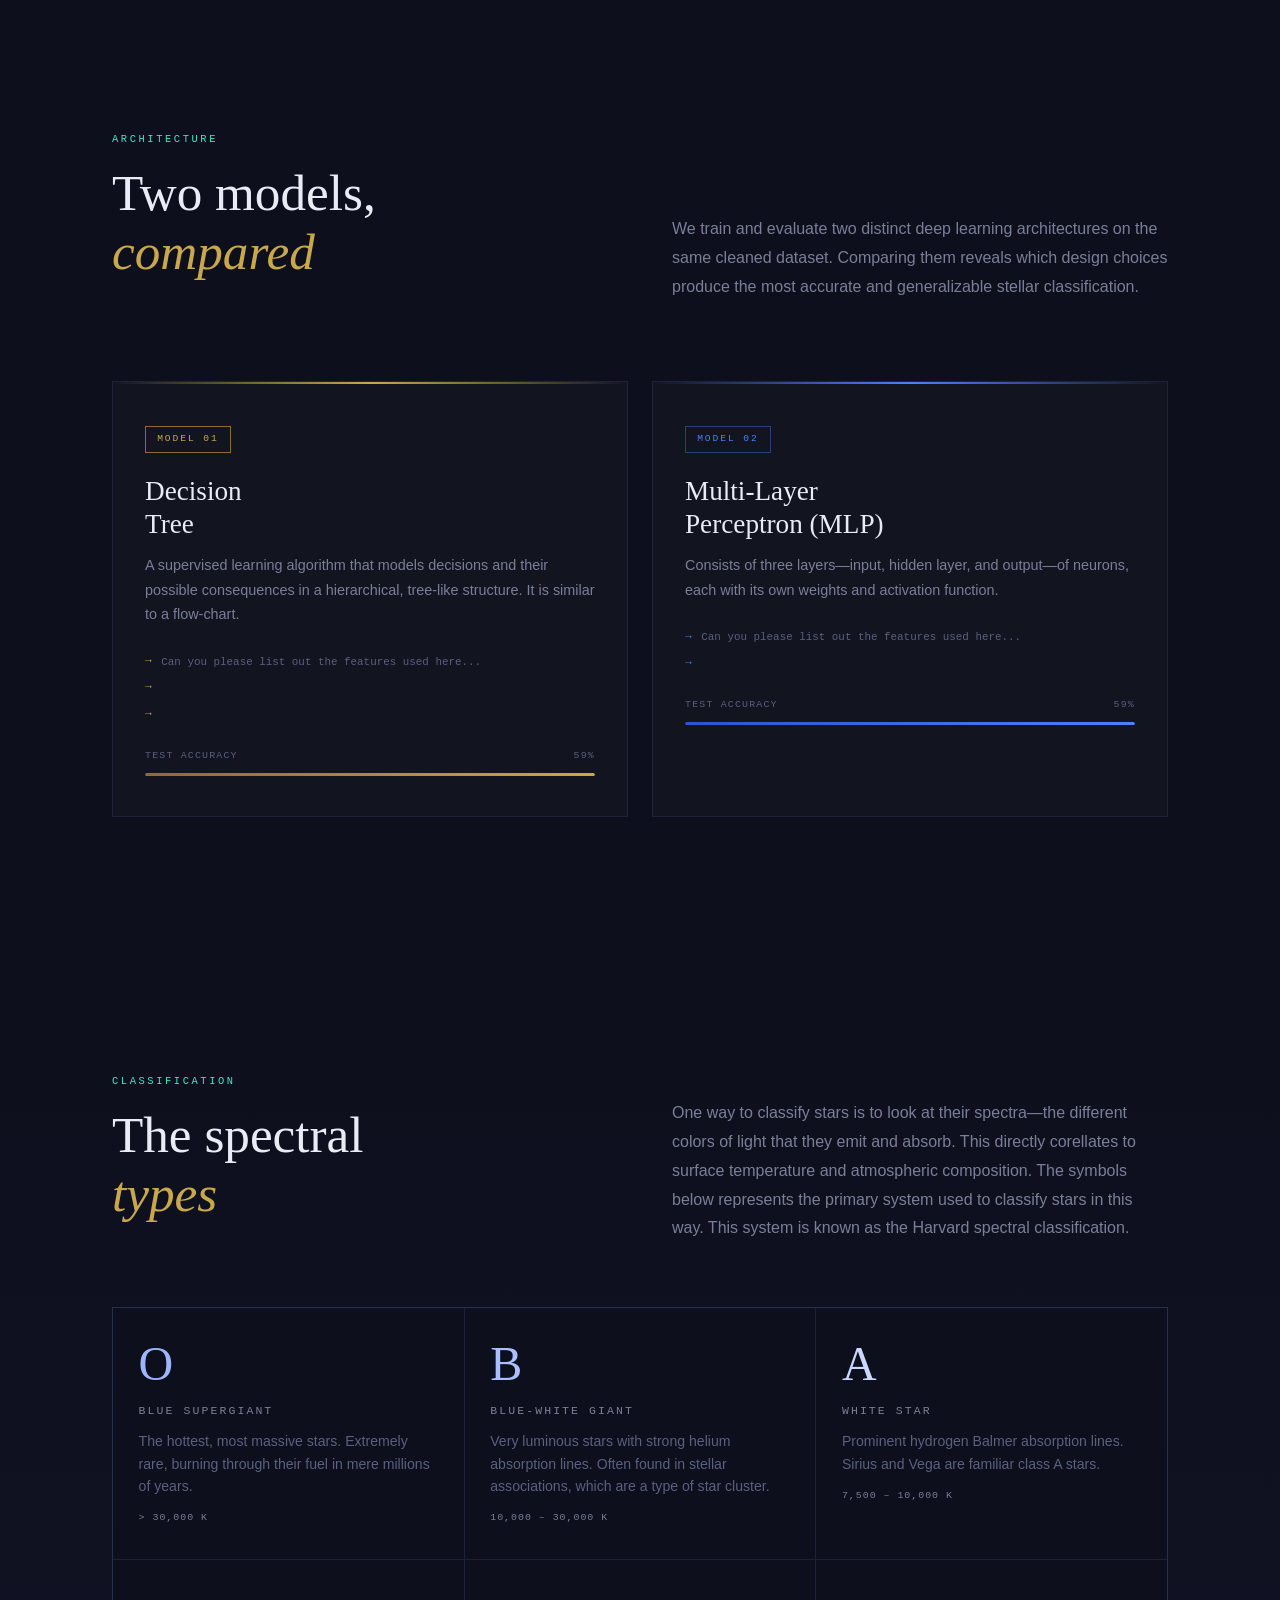
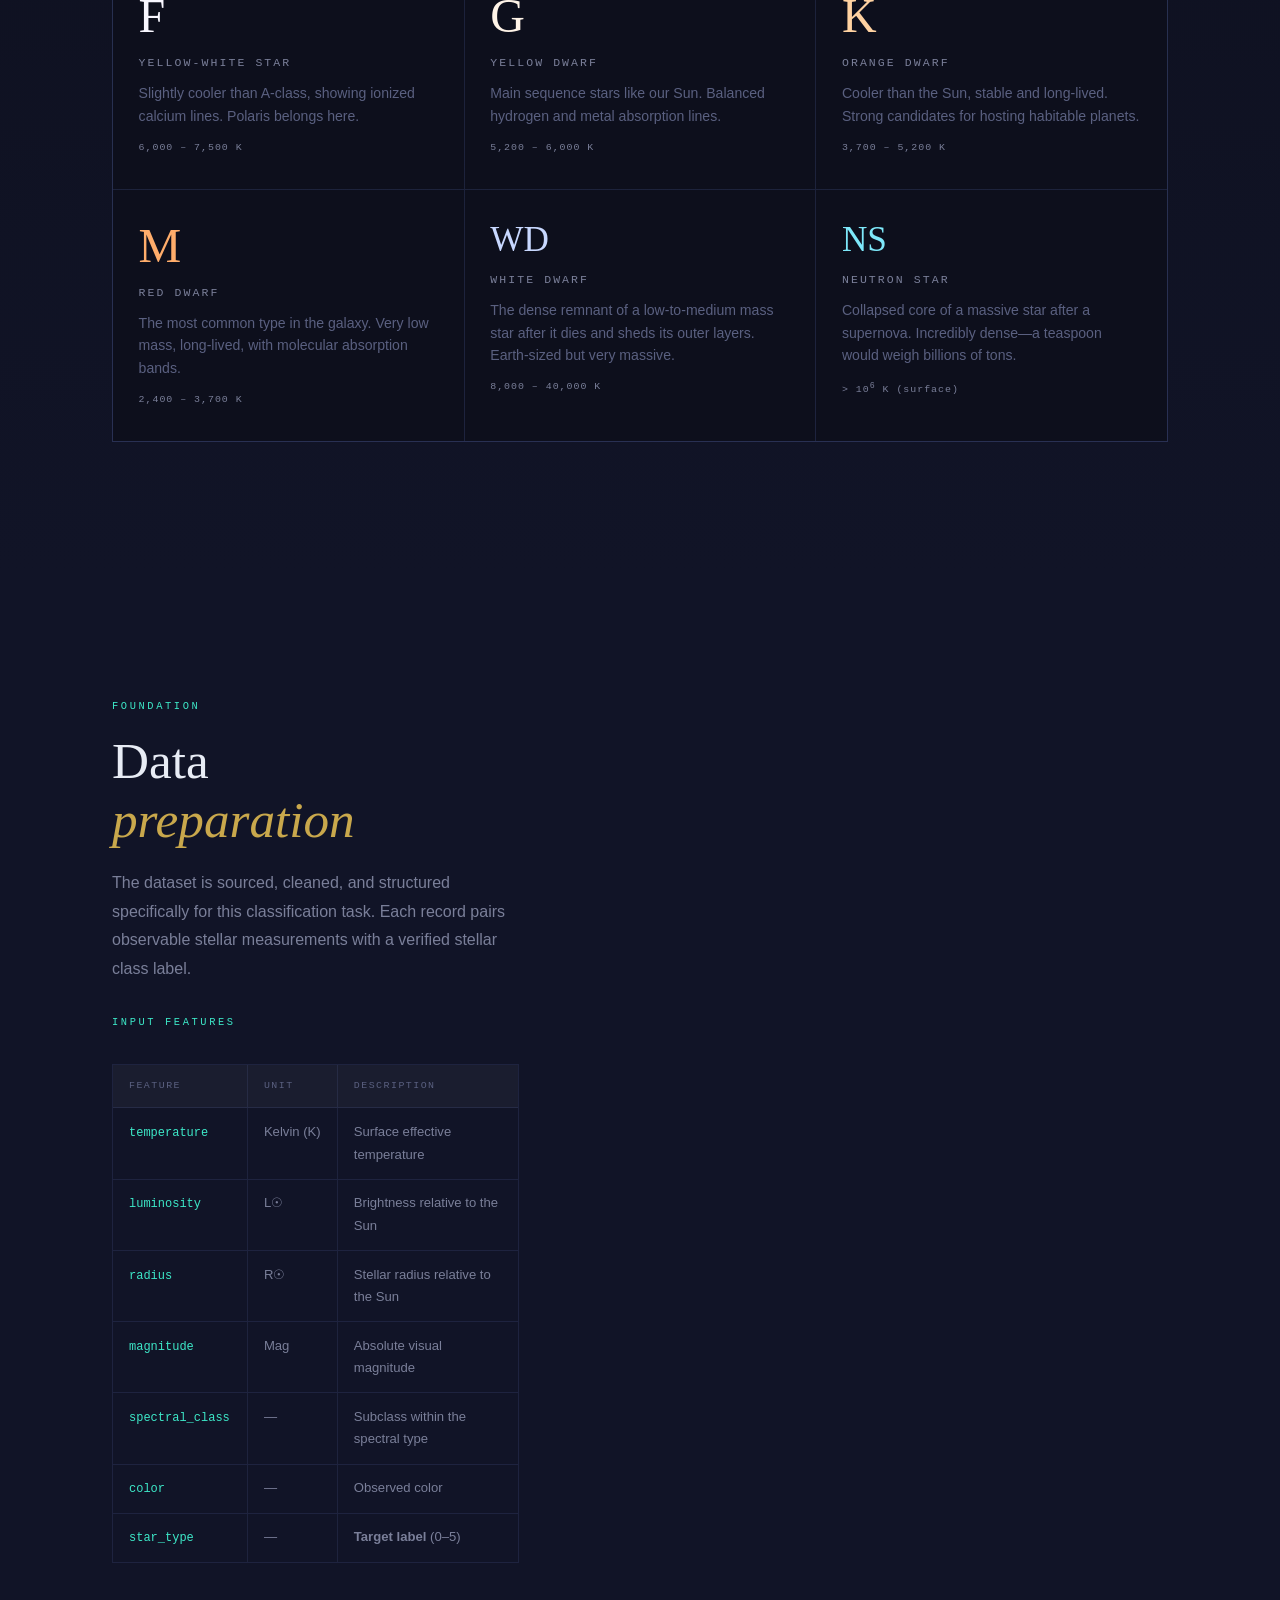
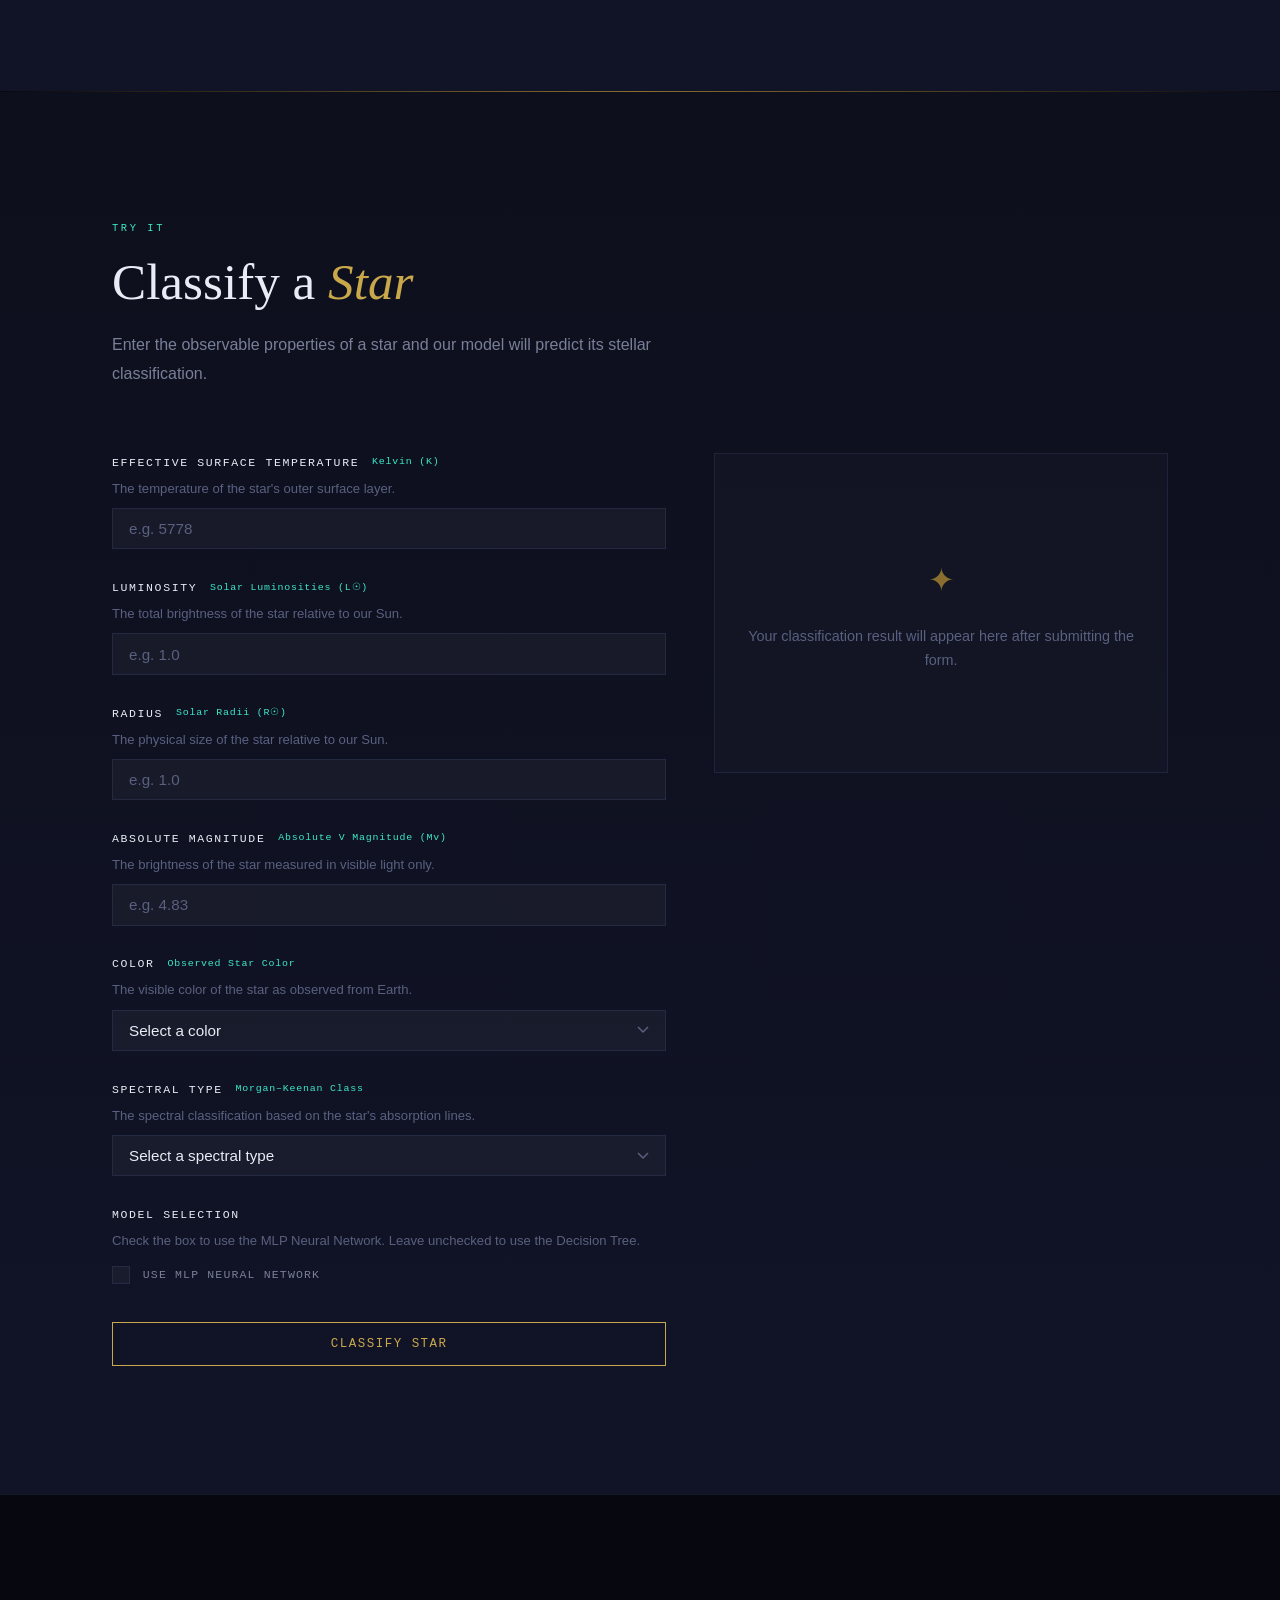
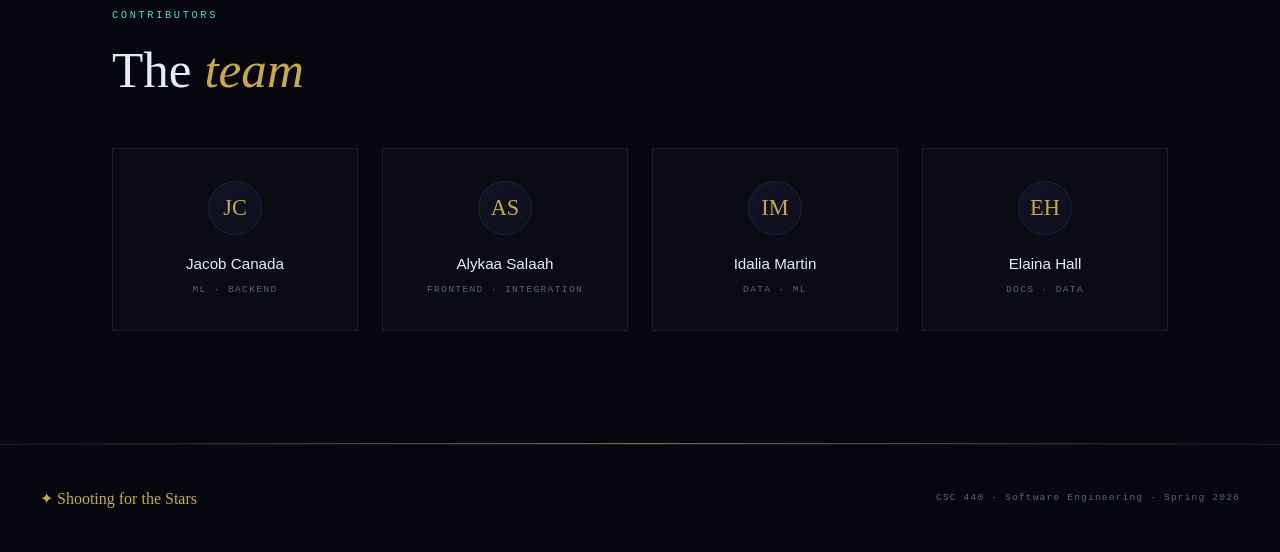
==== commit 811e022f: "Connect front-end and back-end" ====
--- a/services/nginx/files/ShootingForStars.html
+++ b/services/nginx/files/ShootingForStars.html
@@ -6,7 +6,7 @@
 <title>Shooting for the Stars — CSC 440</title>
 <!-- <link href="https://fonts.googleapis.com/css?family=Lobster" rel="stylesheet" type="text/css"> -->
 <link href="https://fonts.googleapis.com/css2?family=Cormorant+Garamond:ital,wght@0,300;0,400;0,600;1,300;1,400&family=JetBrains+Mono:wght@300;400;500&family=Barlow:wght@300;400;500;600&display=swap" rel="stylesheet"/>
-<link rel="stylesheet" href="styleCopy.css">
+<link rel="stylesheet" href="style.css">
 </head>
 <body>
 
@@ -124,8 +124,8 @@
         <span class="model-tag gold">Model 01</span>
         <h3 class="model-name">Decision<br/>Tree</h3>
         <p class="model-desc">
-          A supervised learning algorithim that models decisions and their possible consquences
-          in a hierarcheal, tree like structure.
+          A supervised learning algorithm that models decisions and their possible consequences
+          in a hierarchical, tree-like structure. It is similar to a flow-chart.
         </p>
         <ul class="model-features">
           <li>Can you please list out the features used here...</li>
@@ -135,12 +135,12 @@
         <!-- I feel like we should add accuracy from our model that way we can give a garentee to users of our valid information. I am sure the Professor discussed this in class but I am forgetting what terminology this is. -->
         <div class="accuracy-wrap">
           <div class="accuracy-label">
-            <span>Validation Accuracy</span> 
+            <span>Test Accuracy</span> 
             <span class="acc-label-1">—</span>
           </div>
           <div class="accuracy-track">
             <!-- Change this number if wanting to change accuracy precentage -->
-            <div class="accuracy-fill acc-fill-1" data-target="88"></div>
+            <div class="accuracy-fill acc-fill-1" data-target="100"></div>
           </div>
         </div>
       </div>
@@ -148,10 +148,9 @@
       <!-- Model 2 -->
       <div class="model-card blue reveal">
         <span class="model-tag blue">Model 02</span>
-        <h3 class="model-name">Feedforward<br/>Nerual Network (MLP)</h3>
+        <h3 class="model-name">Multi-Layer<br/>Perceptron (MLP)</h3>
         <p class="model-desc">
-          Consistant of three layers (input, hidden layer, and output) of nodes, implementing each node uses 
-          nonlinear activation functions.
+          Consists of three layers—input, hidden layer, and output—of neurons, each with its own weights and activation function.
         </p>
         <ul class="model-features">
           <li>Can you please list out the features used here...</li>
@@ -159,12 +158,12 @@
         </ul>
         <div class="accuracy-wrap">
           <div class="accuracy-label">
-            <span>Validation Accuracy</span>
+            <span>Test Accuracy</span>
             <span class="acc-label-2">—</span>
           </div>
           <div class="accuracy-track">
             <!-- Change this number if wanting to change accuracy precentage -->
-            <div class="accuracy-fill acc-fill-2" data-target="93"></div>
+            <div class="accuracy-fill acc-fill-2" data-target="100"></div>
           </div>
         </div>
       </div>
@@ -179,12 +178,11 @@
     <div class="classes-header">
       <div>
         <p class="section-label reveal">Classification</p>
-        <h2 class="section-title reveal">The stellar<br/><em>classes</em></h2>
+        <h2 class="section-title reveal">The spectral<br/><em>types</em></h2>
       </div>
       <p class="section-body reveal">
-        Stars are classified by their spectral properties. This directly indicates to surface tempature and atmospheric composistion.
-        The symbols below represents the primary system used in order to determine a stars tempeture. <em>Blue</em> being the hottest, <em>Red</em>  being 
-        the coolest. This is known as the Harvard spectrual classification.
+        One way to classify stars is to look at their spectra—the different colors of light that they emit and absorb. This directly corellates to surface temperature and atmospheric composition.
+        The symbols below represents the primary system used to classify stars in this way. This system is known as the Harvard spectral classification.
       </p>
     </div>
 
@@ -198,7 +196,7 @@
       <div class="class-item cls-b">
         <div class="class-symbol">B</div>
         <div class="class-name">Blue-White Giant</div>
-        <div class="class-desc">Very luminous stars with strong helium absorption lines. Often found in stellar associations.</div>
+        <div class="class-desc">Very luminous stars with strong helium absorption lines. Often found in stellar associations, which are a type of star cluster.</div>
         <div class="class-temp">10,000 – 30,000 K</div>
       </div>
       <div class="class-item cls-a">
@@ -234,13 +232,13 @@
       <div class="class-item cls-wd">
         <div class="class-symbol">WD</div>
         <div class="class-name">White Dwarf</div>
-        <div class="class-desc">The dense remnant of a low-to-medium mass star after shedding its outer layers. Earth-sized but very massive.</div>
+        <div class="class-desc">The dense remnant of a low-to-medium mass star after it dies and sheds its outer layers. Earth-sized but very massive.</div>
         <div class="class-temp">8,000 – 40,000 K</div>
       </div>
       <div class="class-item cls-ns">
         <div class="class-symbol">NS</div>
         <div class="class-name">Neutron Star</div>
-        <div class="class-desc">Collapsed core of a massive star after a supernova. Incredibly dense — a teaspoon would weigh billions of tons.</div>
+        <div class="class-desc">Collapsed core of a massive star after a supernova. Incredibly dense—a teaspoon would weigh billions of tons.</div>
         <div class="class-temp">&gt; 10<sup>6</sup> K (surface)</div>
       </div>
     </div>
@@ -255,7 +253,7 @@
         <p class="section-label reveal">Foundation</p>
         <h2 class="section-title reveal">Data<br/><em>preparation</em></h2>
         <p class="section-body reveal">The dataset is sourced, cleaned, and structured specifically for this classification task. 
-            Each record pairs observable stellar measurements with a verified spectral class label.</p><br>
+            Each record pairs observable stellar measurements with a verified stellar class label.</p><br>
         <!-- <div class="pipeline-steps reveal">
           <div class="pipeline-step">
             <span class="step-num">1</span>
@@ -312,7 +310,7 @@
             <div class="feature-cell">Stellar radius relative to the Sun</div>
           </div>
           <div class="feature-row">
-            <div class="feature-cell"><code>abs_magnitude</code></div>
+            <div class="feature-cell"><code>magnitude</code></div>
             <div class="feature-cell">Mag</div>
             <div class="feature-cell">Absolute visual magnitude</div>
           </div>
@@ -324,7 +322,7 @@
           <div class="feature-row">
             <div class="feature-cell"><code>color</code></div>
             <div class="feature-cell">—</div>
-            <div class="feature-cell">Observed color (B–V index)</div>
+            <div class="feature-cell">Observed color</div>
           </div>
           <div class="feature-row">
             <div class="feature-cell"><code>star_type</code></div>
@@ -548,6 +546,7 @@
 </footer>
 
 <!-- SCRIPTS -->
+<script src="app.js"></script>
 <script>
 // STARFEILD FUNCTIONALITY
 (function(){
--- a/services/nginx/files/style.css
+++ b/services/nginx/files/style.css
@@ -0,0 +1,826 @@
+  /* ─── Variables ─────────────────────────────────────── */
+  :root {
+    --bg:        #07080f;
+    --bg2:       #0d0f1c;
+    --bg3:       #111427;
+    --border:    rgba(120,140,220,.13);
+    --gold:      #c9a84c;
+    --gold-dim:  #8a6e2e;
+    --blue:      #4d7fff;
+    --teal:      #3de8c8;
+    --muted:     #5a6080;
+    --text:      #ccd0e0;
+    --text-dim:  #7a7f99;
+    --white:     #e8ecf5;
+  }
+
+  /* RESET */
+  *, *::before, *::after { box-sizing:border-box; margin:0; padding:0; }
+  html { scroll-behavior:smooth; }
+  body {
+    background: var(--bg);
+    color: var(--text);
+    font-family: 'Barlow', sans-serif;
+    font-weight: 300;
+    line-height: 1.7;
+    overflow-x: hidden;
+  }
+  ::selection { background: var(--gold); color: #000; }
+
+  /* STAR CANVAS BACKGROUND */
+  #starfield {
+    position: fixed; inset: 0; z-index: 0;
+    pointer-events: none;
+  }
+
+  /* LAYOUT */
+  .container { max-width: 1120px; margin: 0 auto; padding: 0 2rem; }
+  section { position: relative; z-index: 1; }
+
+  /* NAV */
+  nav {
+    position: fixed; top: 0; width: 100%; z-index: 100;
+    padding: 1.2rem 2.5rem;
+    display: flex; align-items: center; justify-content: space-between;
+    background: rgba(7,8,15,.75);
+    backdrop-filter: blur(18px);
+    border-bottom: 1px solid var(--border);
+  }
+  .nav-brand {
+    font-family: 'Cormorant Garamond', serif;
+    font-size: 1.25rem;
+    letter-spacing: .08em;
+    color: var(--gold);
+    text-decoration: none;
+  }
+  .nav-links { display: flex; gap: 2.5rem; list-style: none; }
+  .nav-links a {
+    font-family: 'JetBrains Mono', monospace;
+    font-size: .7rem;
+    letter-spacing: .14em;
+    text-transform: uppercase;
+    color: var(--text-dim);
+    text-decoration: none;
+    transition: color .25s;
+  }
+  .nav-links a:hover { color: var(--gold); }
+
+  /* HERO */
+  .hero {
+    min-height: 100vh;
+    display: flex; flex-direction: column;
+    justify-content: center; align-items: flex-start;
+    padding: 8rem 2.5rem 5rem;
+    max-width: 1120px; margin: 0 auto;
+  }
+  .hero-subtitle {
+    font-family: 'JetBrains Mono', monospace;
+    font-size: .7rem;
+    letter-spacing: .25em;
+    color: var(--teal);
+    text-transform: uppercase;
+    margin-bottom: 1.5rem;
+    opacity: 0;
+    animation: fadeUp .8s .2s forwards;
+  }
+  .hero h1 {
+    font-family: 'Cormorant Garamond', serif;
+    font-size: clamp(3.5rem, 8vw, 8rem);
+    font-weight: 300;
+    line-height: 1.0;
+    color: var(--white);
+    margin-bottom: 1rem;
+    opacity: 0;
+    animation: fadeUp .9s .35s forwards;
+  }
+  .hero h1 em {
+    font-style: italic;
+    color: var(--gold);
+  }
+  .hero-body {
+    max-width: 560px;
+    font-size: 1.05rem;
+    color: var(--text-dim);
+    margin-bottom: 2.5rem;
+    opacity: 0;
+    animation: fadeUp .9s .5s forwards;
+  }
+  .hero-team {
+    font-family: 'JetBrains Mono', monospace;
+    font-size: .68rem;
+    color: var(--muted);
+    letter-spacing: .12em;
+    opacity: 0;
+    animation: fadeUp .9s .65s forwards;
+  }
+  .hero-team span { color: var(--text-dim); }
+
+  .hero-tag {
+    display: flex; gap: 1rem; margin-bottom: 2.5rem;
+    opacity: 0;
+    animation: fadeUp .9s .58s forwards;
+  }
+  .btn {
+    display: inline-block;
+    padding: .65rem 1.6rem;
+    border: 1px solid;
+    font-family: 'JetBrains Mono', monospace;
+    font-size: .72rem;
+    letter-spacing: .12em;
+    text-transform: uppercase;
+    text-decoration: none;
+    cursor: pointer;
+    transition: all .25s;
+  }
+  .btn-primary {
+    border-color: var(--gold);
+    color: var(--gold);
+    background: transparent;
+  }
+  .btn-primary:hover { background: var(--gold); color: #000; }
+  .btn-ghost {
+    border-color: var(--border);
+    color: var(--text-dim);
+    background: transparent;
+  }
+  .btn-ghost:hover { border-color: var(--text-dim); color: var(--white); }
+
+  /* DIVIDER */
+  .divider {
+    width: 100%; height: 1px;
+    background: linear-gradient(90deg, transparent, var(--gold-dim), transparent);
+    margin: 0;
+  }
+
+  /* SECTION HEADERS */
+  .section-label {
+    font-family: 'JetBrains Mono', monospace;
+    font-size: .65rem;
+    letter-spacing: .25em;
+    text-transform: uppercase;
+    color: var(--teal);
+    margin-bottom: 1rem;
+  }
+  .section-title {
+    font-family: 'Cormorant Garamond', serif;
+    font-size: clamp(2rem, 4vw, 3.4rem);
+    font-weight: 300;
+    line-height: 1.15;
+    color: var(--white);
+    margin-bottom: 1.2rem;
+  }
+  .section-title em { font-style: italic; color: var(--gold); }
+  .section-body {
+    font-size: 1rem;
+    color: var(--text-dim);
+    max-width: 620px;
+    line-height: 1.8;
+  }
+
+  /* ABOUT */
+  #about {
+    padding: 8rem 0;
+    background: linear-gradient(180deg, var(--bg) 0%, var(--bg2) 100%);
+  }
+  .about-grid {
+    display: grid;
+    grid-template-columns: 1fr 1fr;
+    gap: 5rem;
+    align-items: start;
+  }
+  .about-right { padding-top: 3rem; }
+  .stat-row {
+    display: grid; grid-template-columns: repeat(3,1fr); gap: 1.5rem;
+    margin-top: 3rem;
+  }
+  .stat-card {
+    border: 1px solid var(--border);
+    padding: 1.4rem 1.2rem;
+    background: rgba(255,255,255,.02);
+    transition: border-color .3s;
+  }
+  .stat-card:hover { border-color: var(--gold-dim); }
+  .stat-num {
+    font-family: 'Cormorant Garamond', serif;
+    font-size: 2.4rem;
+    font-weight: 300;
+    color: var(--gold);
+    line-height: 1;
+    display: block;
+  }
+  .stat-label {
+    font-family: 'JetBrains Mono', monospace;
+    font-size: .6rem;
+    letter-spacing: .15em;
+    color: var(--muted);
+    text-transform: uppercase;
+    margin-top: .4rem;
+    display: block;
+  }
+  .team-list {
+    margin-top: 2rem;
+    list-style: none;
+    display: flex; flex-direction: column; gap: .6rem;
+  }
+  .team-list li {
+    display: flex; align-items: center; gap: .8rem;
+    font-size: .95rem; color: var(--text-dim);
+  }
+  .team-list li::before {
+    content: '';
+    width: 6px; height: 6px;
+    border-radius: 50%;
+    background: var(--gold);
+    flex-shrink: 0;
+  }
+
+  /* MODELS */
+  #models {
+    padding: 8rem 0;
+    background: var(--bg2);
+  }
+  .models-intro {
+    display: grid; grid-template-columns: 1fr 1fr; gap: 4rem;
+    margin-bottom: 5rem; align-items: end;
+  }
+  .model-cards { display: grid; grid-template-columns: 1fr 1fr; gap: 1.5rem; }
+  .model-card {
+    border: 1px solid var(--border);
+    background: rgba(255,255,255,.02);
+    padding: 2.5rem 2rem;
+    position: relative;
+    overflow: hidden;
+    transition: transform .35s, border-color .35s, background .35s;
+    cursor: default;
+  }
+  .model-card::before {
+    content: '';
+    position: absolute; top: 0; left: 0; right: 0;
+    height: 2px;
+    transition: opacity .35s;
+  }
+  .model-card.gold::before { background: linear-gradient(90deg, transparent, var(--gold), transparent); }
+  .model-card.blue::before { background: linear-gradient(90deg, transparent, var(--blue), transparent); }
+  .model-card:hover { transform: translateY(-4px); background: rgba(255,255,255,.04); }
+  .model-card.gold:hover { border-color: var(--gold-dim); }
+  .model-card.blue:hover { border-color: rgba(77,127,255,.35); }
+
+  .model-tag {
+    font-family: 'JetBrains Mono', monospace;
+    font-size: .6rem;
+    letter-spacing: .2em;
+    text-transform: uppercase;
+    padding: .25rem .7rem;
+    border: 1px solid;
+    display: inline-block;
+    margin-bottom: 1.4rem;
+  }
+  .model-tag.gold { color: var(--gold); border-color: var(--gold-dim); }
+  .model-tag.blue { color: var(--blue); border-color: rgba(77,127,255,.4); }
+
+  .model-name {
+    font-family: 'Cormorant Garamond', serif;
+    font-size: 1.7rem;
+    font-weight: 400;
+    color: var(--white);
+    margin-bottom: .8rem;
+    line-height: 1.2;
+  }
+  .model-desc {
+    font-size: .9rem;
+    color: var(--text-dim);
+    line-height: 1.7;
+    margin-bottom: 1.6rem;
+  }
+  .model-features { list-style: none; display: flex; flex-direction: column; gap: .45rem; }
+  .model-features li {
+    font-family: 'JetBrains Mono', monospace;
+    font-size: .68rem;
+    color: var(--muted);
+    display: flex; align-items: center; gap: .6rem;
+  }
+  .model-features li::before {
+    content: '→';
+    font-size: .7rem;
+  }
+  .model-card.gold .model-features li::before { color: var(--gold); }
+  .model-card.blue  .model-features li::before { color: var(--blue); }
+
+  /* ACCURACY BAR */
+  .accuracy-wrap { margin-top: 1.5rem; }
+  .accuracy-label {
+    font-family: 'JetBrains Mono', monospace;
+    font-size: .62rem;
+    letter-spacing: .12em;
+    color: var(--muted);
+    text-transform: uppercase;
+    display: flex; justify-content: space-between;
+    margin-bottom: .5rem;
+  }
+  .accuracy-track {
+    height: 3px;
+    background: rgba(255,255,255,.07);
+    border-radius: 2px;
+    overflow: hidden;
+  }
+  .accuracy-fill {
+    height: 100%; border-radius: 2px;
+    width: 0;
+    transition: width 1.4s cubic-bezier(.22,1,.36,1);
+  }
+  .model-card.gold .accuracy-fill { background: linear-gradient(90deg, var(--gold-dim), var(--gold)); }
+  .model-card.blue  .accuracy-fill { background: linear-gradient(90deg, #2a55cc, var(--blue)); }
+
+  /* STELLAR CLASSIFICATION */
+  #classes {
+    padding: 8rem 0;
+    background: linear-gradient(180deg, var(--bg2) 0%, var(--bg3) 100%);
+  }
+  .classes-header {
+    display: grid; grid-template-columns: 1fr 1fr; gap: 4rem;
+    margin-bottom: 4rem; align-items: end;
+  }
+  .class-grid {
+    display: grid;
+    grid-template-columns: repeat(3, 1fr);
+    gap: 1px;
+    background: var(--border);
+    border: 1px solid var(--border);
+  }
+  .class-item {
+    background: var(--bg2);
+    padding: 2rem 1.6rem;
+    transition: background .3s;
+    position: relative;
+    overflow: hidden;
+  }
+  .class-item:hover { background: rgba(255,255,255,.03); }
+  .class-symbol {
+    font-family: 'Cormorant Garamond', serif;
+    font-size: 3rem;
+    font-weight: 300;
+    line-height: 1;
+    margin-bottom: .8rem;
+  }
+  .class-name {
+    font-family: 'JetBrains Mono', monospace;
+    font-size: .72rem;
+    letter-spacing: .18em;
+    text-transform: uppercase;
+    color: var(--text-dim);
+    margin-bottom: .6rem;
+  }
+  .class-desc { font-size: .88rem; color: var(--muted); line-height: 1.6; }
+  .class-temp {
+    font-family: 'JetBrains Mono', monospace;
+    font-size: .62rem;
+    letter-spacing: .1em;
+    margin-top: .8rem;
+    color: var(--text-dim);
+  }
+
+  /* star colors for each class */
+  .cls-o .class-symbol { color: #9db4ff; }
+  .cls-b .class-symbol { color: #aabfff; }
+  .cls-a .class-symbol { color: #cad7ff; }
+  .cls-f .class-symbol { color: #f8f7ff; }
+  .cls-g .class-symbol { color: #fff4e8; }
+  .cls-k .class-symbol { color: #ffd2a1; }
+  .cls-m .class-symbol { color: #ffad6b; }
+  .cls-wd .class-symbol { color: #c8d8ff; font-size:2.2rem; }
+  .cls-ns .class-symbol { color: #7ee8fa; font-size:2.2rem; }
+
+  /* DATASET AND FEATURES */
+  #data {
+    padding: 8rem 0;
+    background: var(--bg3);
+  }
+  .data-layout { display: grid; grid-template-columns: 1fr 1.4fr; gap: 5rem; align-items: start; }
+  .feature-table { border: 1px solid var(--border); overflow: hidden; margin-top: 2rem; }
+  .feature-row {
+    display: grid; grid-template-columns: 1.5fr 1fr 2fr;
+    border-bottom: 1px solid var(--border);
+    transition: background .2s;
+  }
+  .feature-row:last-child { border-bottom: none; }
+  .feature-row:hover { background: rgba(255,255,255,.025); }
+  .feature-row.header { background: rgba(255,255,255,.04); }
+  .feature-cell {
+    padding: .8rem 1rem;
+    font-size: .82rem;
+    color: var(--text-dim);
+    border-right: 1px solid var(--border);
+  }
+  .feature-cell:last-child { border-right: none; }
+  .feature-row.header .feature-cell {
+    font-family: 'JetBrains Mono', monospace;
+    font-size: .62rem;
+    letter-spacing: .15em;
+    text-transform: uppercase;
+    color: var(--muted);
+  }
+  .feature-cell code {
+    font-family: 'JetBrains Mono', monospace;
+    font-size: .75rem;
+    color: var(--teal);
+  }
+
+  .pipeline-steps { margin-top: 2rem; display: flex; flex-direction: column; gap: 0; }
+  .pipeline-step {
+    display: flex; gap: 1.2rem; align-items: flex-start;
+    padding: 1.2rem 0;
+    border-bottom: 1px solid var(--border);
+  }
+  .pipeline-step:last-child { border-bottom: none; }
+  .step-num {
+    font-family: 'Cormorant Garamond', serif;
+    font-size: 2rem;
+    font-weight: 300;
+    color: var(--gold-dim);
+    line-height: 1;
+    flex-shrink: 0;
+    width: 2rem; text-align: right;
+  }
+  .step-content {}
+  .step-title {
+    font-family: 'Barlow', sans-serif;
+    font-weight: 500;
+    font-size: .9rem;
+    color: var(--white);
+    margin-bottom: .25rem;
+  }
+  .step-desc { font-size: .83rem; color: var(--muted); }
+
+  /* TIMELINE */
+  #timeline {
+    padding: 8rem 0;
+    background: linear-gradient(180deg, var(--bg3) 0%, var(--bg) 100%);
+  }
+  .timeline-header { margin-bottom: 4rem; }
+  .timeline-track { position: relative; padding-left: 2rem; }
+  .timeline-track::before {
+    content: '';
+    position: absolute; left: 0; top: .5rem; bottom: .5rem;
+    width: 1px;
+    background: linear-gradient(180deg, var(--gold-dim), transparent);
+  }
+  .timeline-item {
+    position: relative; padding: 0 0 2.5rem 2rem;
+    display: grid; grid-template-columns: 140px 1fr; gap: 2rem;
+  }
+  .timeline-item::before {
+    content: '';
+    position: absolute; left: -3px; top: .4rem;
+    width: 7px; height: 7px; border-radius: 50%;
+    background: var(--gold);
+    box-shadow: 0 0 12px var(--gold);
+  }
+  .timeline-week {
+    font-family: 'JetBrains Mono', monospace;
+    font-size: .65rem;
+    letter-spacing: .15em;
+    color: var(--gold);
+    text-transform: uppercase;
+    padding-top: .1rem;
+  }
+  .timeline-task {
+    font-size: .93rem;
+    color: var(--text-dim);
+    line-height: 1.6;
+  }
+  .timeline-task strong { color: var(--white); font-weight: 500; }
+
+  /* TEAM */
+  #team {
+    padding: 7rem 0;
+    background: var(--bg);
+    border-top: 1px solid var(--border);
+  }
+  .team-grid { display: grid; grid-template-columns: repeat(4, 1fr); gap: 1.5rem; margin-top: 3rem; }
+  .team-card {
+    border: 1px solid var(--border);
+    padding: 2rem 1.5rem;
+    background: rgba(255,255,255,.015);
+    text-align: center;
+    transition: border-color .3s, transform .3s;
+  }
+  .team-card:hover { border-color: var(--gold-dim); transform: translateY(-3px); }
+  .team-avatar {
+    width: 54px; height: 54px;
+    border-radius: 50%;
+    background: linear-gradient(135deg, var(--bg3), var(--bg2));
+    border: 1px solid var(--border);
+    display: flex; align-items: center; justify-content: center;
+    margin: 0 auto 1rem;
+    font-family: 'Cormorant Garamond', serif;
+    font-size: 1.4rem;
+    color: var(--gold);
+  }
+  .team-name { font-size: .95rem; color: var(--white); font-weight: 400; margin-bottom: .3rem; }
+  .team-role {
+    font-family: 'JetBrains Mono', monospace;
+    font-size: .6rem;
+    letter-spacing: .14em;
+    text-transform: uppercase;
+    color: var(--muted);
+  }
+
+  /* FOOTER */
+  footer {
+    border-top: 1px solid var(--border);
+    padding: 2.5rem;
+    display: flex; align-items: center; justify-content: space-between;
+    position: relative; z-index: 1;
+  }
+  .footer-brand {
+    font-family: 'Cormorant Garamond', serif;
+    font-size: 1rem;
+    color: var(--gold);
+  }
+  .footer-copy {
+    font-family: 'JetBrains Mono', monospace;
+    font-size: .6rem;
+    letter-spacing: .12em;
+    color: var(--muted);
+  }
+
+  /* ANIMATIONS */
+  @keyframes fadeUp {
+    from { opacity:0; transform:translateY(22px); }
+    to   { opacity:1; transform:translateY(0); }
+  }
+  .reveal {
+    opacity: 0; transform: translateY(28px);
+    transition: opacity .75s ease, transform .75s ease;
+  }
+  .reveal.visible { opacity:1; transform:none; }
+
+  /* RESPONSIVE */
+  @media (max-width: 900px) {
+    .about-grid, .models-intro, .data-layout,
+    .classes-header, .model-cards { grid-template-columns: 1fr; gap: 2.5rem; }
+    .class-grid { grid-template-columns: repeat(2,1fr); }
+    .team-grid { grid-template-columns: repeat(2,1fr); }
+    .timeline-item { grid-template-columns: 1fr; gap: .5rem; }
+    nav { padding: 1rem 1.5rem; }
+    .nav-links { gap: 1.5rem; }
+    .hero { padding: 7rem 1.5rem 4rem; }
+  }
+
+
+  /* NEW */
+  /* FORM SETTINGS */
+#classifier {
+    padding: 8rem 0;
+    background: linear-gradient(180deg, var(--bg2) 0%, var(--bg3) 100%);
+}
+
+.classifier-intro { margin-bottom: 4rem; }
+
+.classifier-layout {
+    display: grid;
+    grid-template-columns: 1.1fr 0.9fr;
+    gap: 3rem;
+    align-items: start;
+}
+
+/* Form */
+.classifier-form {
+    display: flex;
+    flex-direction: column;
+    gap: 1.8rem;
+}
+
+.field-group {
+    display: flex;
+    flex-direction: column;
+    gap: .4rem;
+}
+
+.field-label {
+    font-family: 'JetBrains Mono', monospace;
+    font-size: .72rem;
+    letter-spacing: .14em;
+    text-transform: uppercase;
+    color: var(--white);
+    display: flex;
+    align-items: center;
+    gap: .8rem;
+}
+
+.field-unit {
+    font-size: .62rem;
+    color: var(--teal);
+    letter-spacing: .08em;
+    text-transform: none;
+    font-weight: 300;
+}
+
+.field-desc {
+    font-size: .82rem;
+    color: var(--muted);
+    line-height: 1.5;
+    margin-bottom: .2rem;
+}
+
+.field-input {
+    background: rgba(255,255,255,.04);
+    border: 1px solid var(--border);
+    color: var(--white);
+    font-family: 'Barlow', sans-serif;
+    font-size: .95rem;
+    padding: .7rem 1rem;
+    outline: none;
+    transition: border-color .25s, background .25s;
+    width: 100%;
+    appearance: none;
+    -webkit-appearance: none;
+}
+
+.field-input::placeholder { color: var(--muted); }
+
+.field-input:focus {
+    border-color: var(--gold-dim);
+    background: rgba(255,255,255,.07);
+}
+
+.field-select {
+    cursor: pointer;
+    background-image: url("data:image/svg+xml,%3Csvg xmlns='http://www.w3.org/2000/svg' width='12' height='8' viewBox='0 0 12 8'%3E%3Cpath d='M1 1l5 5 5-5' stroke='%235a6080' stroke-width='1.5' fill='none'/%3E%3C/svg%3E");
+    background-repeat: no-repeat;
+    background-position: right 1rem center;
+    padding-right: 2.5rem;
+}
+
+.field-select option {
+    background: var(--bg2);
+    color: var(--white);
+}
+
+/* Checkbox */
+.checkbox-row {
+    display: flex;
+    align-items: center;
+    gap: .8rem;
+    cursor: pointer;
+    margin-top: .3rem;
+    width: fit-content;
+}
+
+.checkbox-row input[type="checkbox"] {
+    display: none;
+}
+
+.checkbox-box {
+    width: 18px;
+    height: 18px;
+    border: 1px solid var(--border);
+    background: rgba(255,255,255,.04);
+    flex-shrink: 0;
+    position: relative;
+    transition: border-color .2s, background .2s;
+}
+
+.checkbox-row input[type="checkbox"]:checked + .checkbox-box {
+    border-color: var(--gold-dim);
+    background: rgba(201,168,76,.12);
+}
+
+.checkbox-row input[type="checkbox"]:checked + .checkbox-box::after {
+    content: '';
+    position: absolute;
+    left: 4px;
+    top: 1px;
+    width: 5px;
+    height: 9px;
+    border: 1.5px solid var(--gold);
+    border-top: none;
+    border-left: none;
+    transform: rotate(45deg);
+}
+
+.checkbox-label {
+    font-family: 'JetBrains Mono', monospace;
+    font-size: .72rem;
+    letter-spacing: .1em;
+    text-transform: uppercase;
+    color: var(--text-dim);
+    transition: color .2s;
+}
+
+.checkbox-row:hover .checkbox-label { color: var(--white); }
+.checkbox-row:hover .checkbox-box   { border-color: var(--gold-dim); }
+
+/* Submit button */
+.submit-btn {
+    margin-top: .5rem;
+    width: 100%;
+    padding: .9rem;
+    font-size: .78rem;
+    text-align: center;
+}
+
+/* Result Panel */
+.result-panel {
+    position: sticky;
+    top: 7rem;
+    border: 1px solid var(--border);
+    background: rgba(255,255,255,.02);
+    padding: 2.5rem 2rem;
+    min-height: 320px;
+    display: flex;
+    flex-direction: column;
+    justify-content: center;
+}
+
+.result-empty {
+    text-align: center;
+    color: var(--muted);
+    font-size: .9rem;
+    line-height: 1.7;
+}
+
+.result-empty-icon {
+    font-size: 2rem;
+    color: var(--gold-dim);
+    margin-bottom: 1rem;
+}
+
+.result-eyebrow {
+    font-family: 'JetBrains Mono', monospace;
+    font-size: .62rem;
+    letter-spacing: .22em;
+    text-transform: uppercase;
+    color: var(--teal);
+    margin-bottom: .8rem;
+}
+
+.result-type {
+    font-family: 'Cormorant Garamond', serif;
+    font-size: 2.4rem;
+    font-weight: 300;
+    color: var(--gold);
+    line-height: 1.1;
+    margin-bottom: 1rem;
+}
+
+.result-desc {
+    font-size: .95rem;
+    color: var(--text-dim);
+    line-height: 1.75;
+    margin-bottom: 1.5rem;
+}
+
+.result-meta {
+    font-family: 'JetBrains Mono', monospace;
+    font-size: .65rem;
+    letter-spacing: .1em;
+    color: var(--muted);
+    border-top: 1px solid var(--border);
+    padding-top: 1rem;
+}
+
+.result-error {
+    background: rgba(255,80,80,.08);
+    border: 1px solid rgba(255,80,80,.2);
+    padding: .8rem 1rem;
+    font-size: .85rem;
+    color: #ff8080;
+    margin-top: 1rem;
+}
+
+/* Loading dots */
+.result-loading {
+    text-align: center;
+    color: var(--muted);
+    font-size: .9rem;
+}
+
+.loading-dots {
+    display: flex;
+    justify-content: center;
+    gap: .4rem;
+    margin-bottom: 1rem;
+}
+
+.loading-dots span {
+    width: 6px;
+    height: 6px;
+    border-radius: 50%;
+    background: var(--gold-dim);
+    animation: dotPulse 1.2s ease-in-out infinite;
+}
+
+.loading-dots span:nth-child(2) { animation-delay: .2s; }
+.loading-dots span:nth-child(3) { animation-delay: .4s; }
+
+@keyframes dotPulse {
+    0%, 80%, 100% { opacity: .2; transform: scale(.8); }
+    40%           { opacity: 1;  transform: scale(1); }
+}
+
+/* Responsive */
+@media (max-width: 900px) {
+    .classifier-layout { grid-template-columns: 1fr; }
+    .result-panel { position: static; }
+}
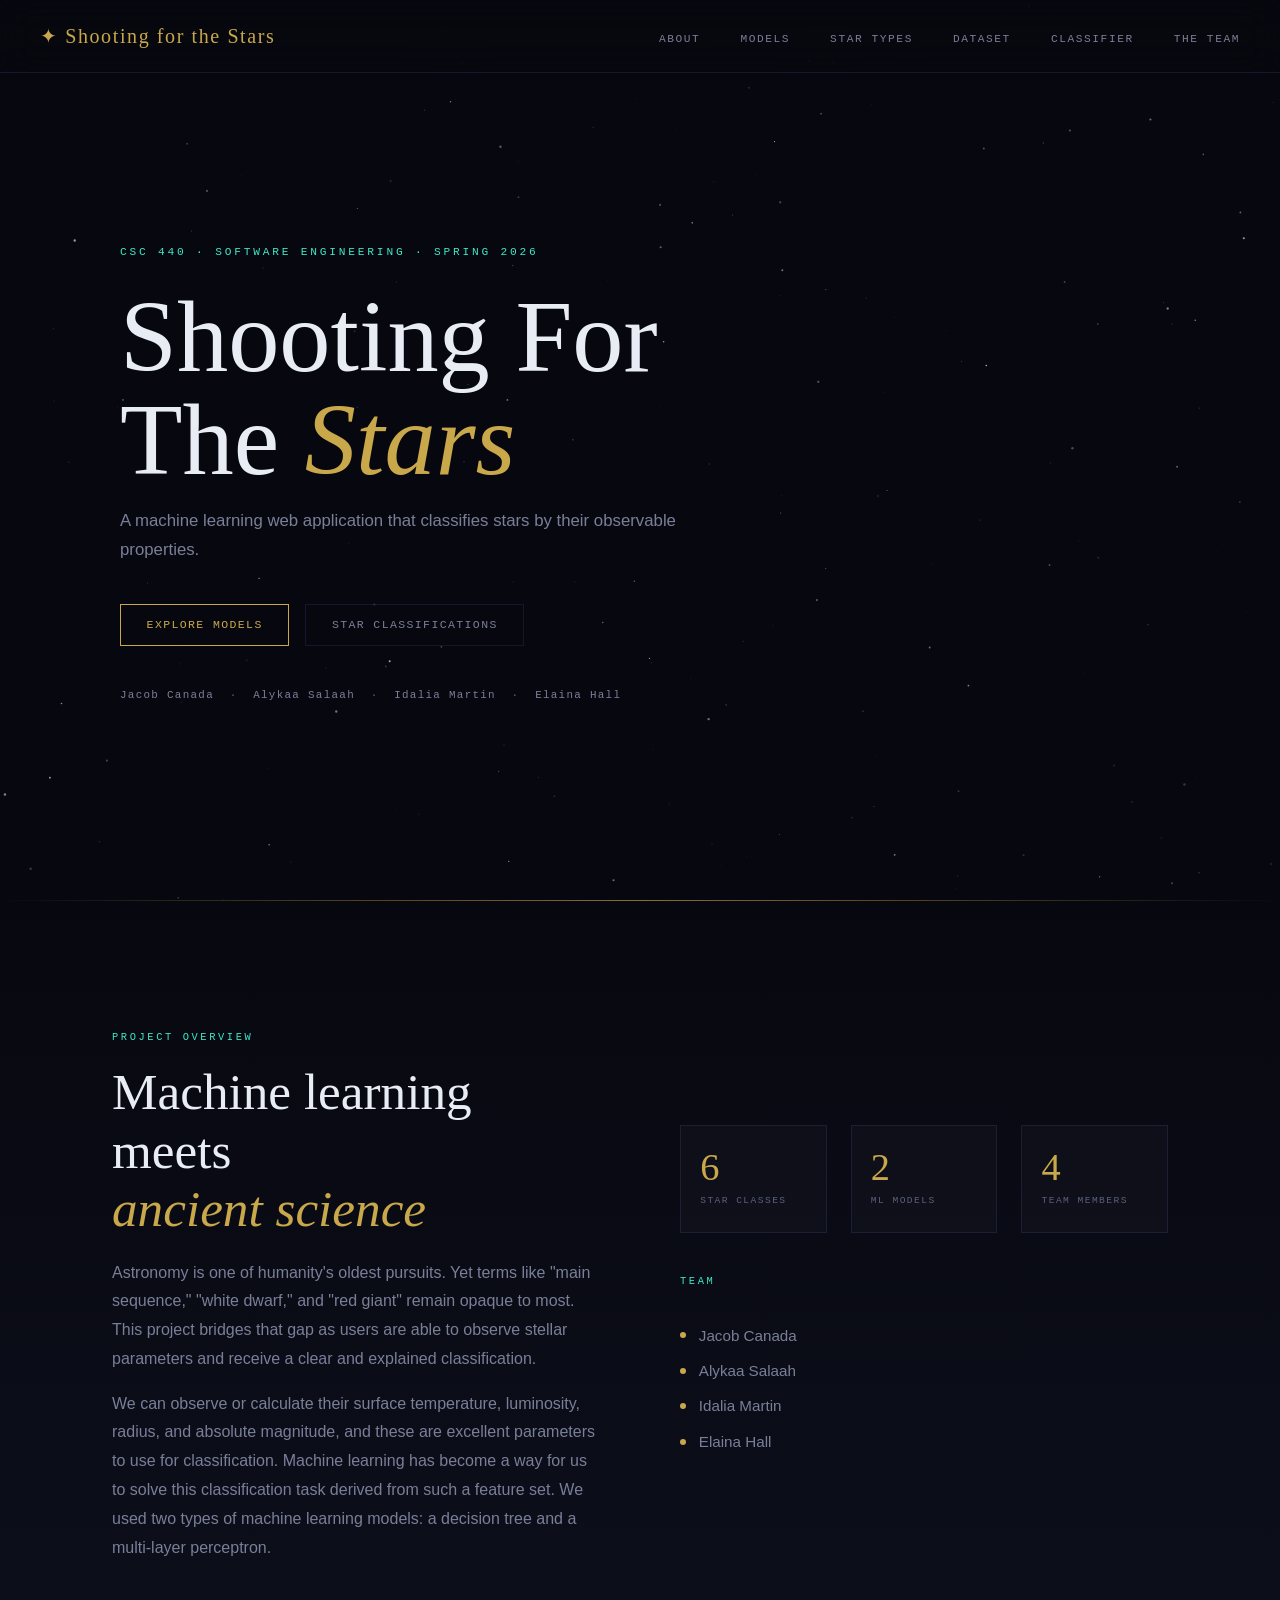
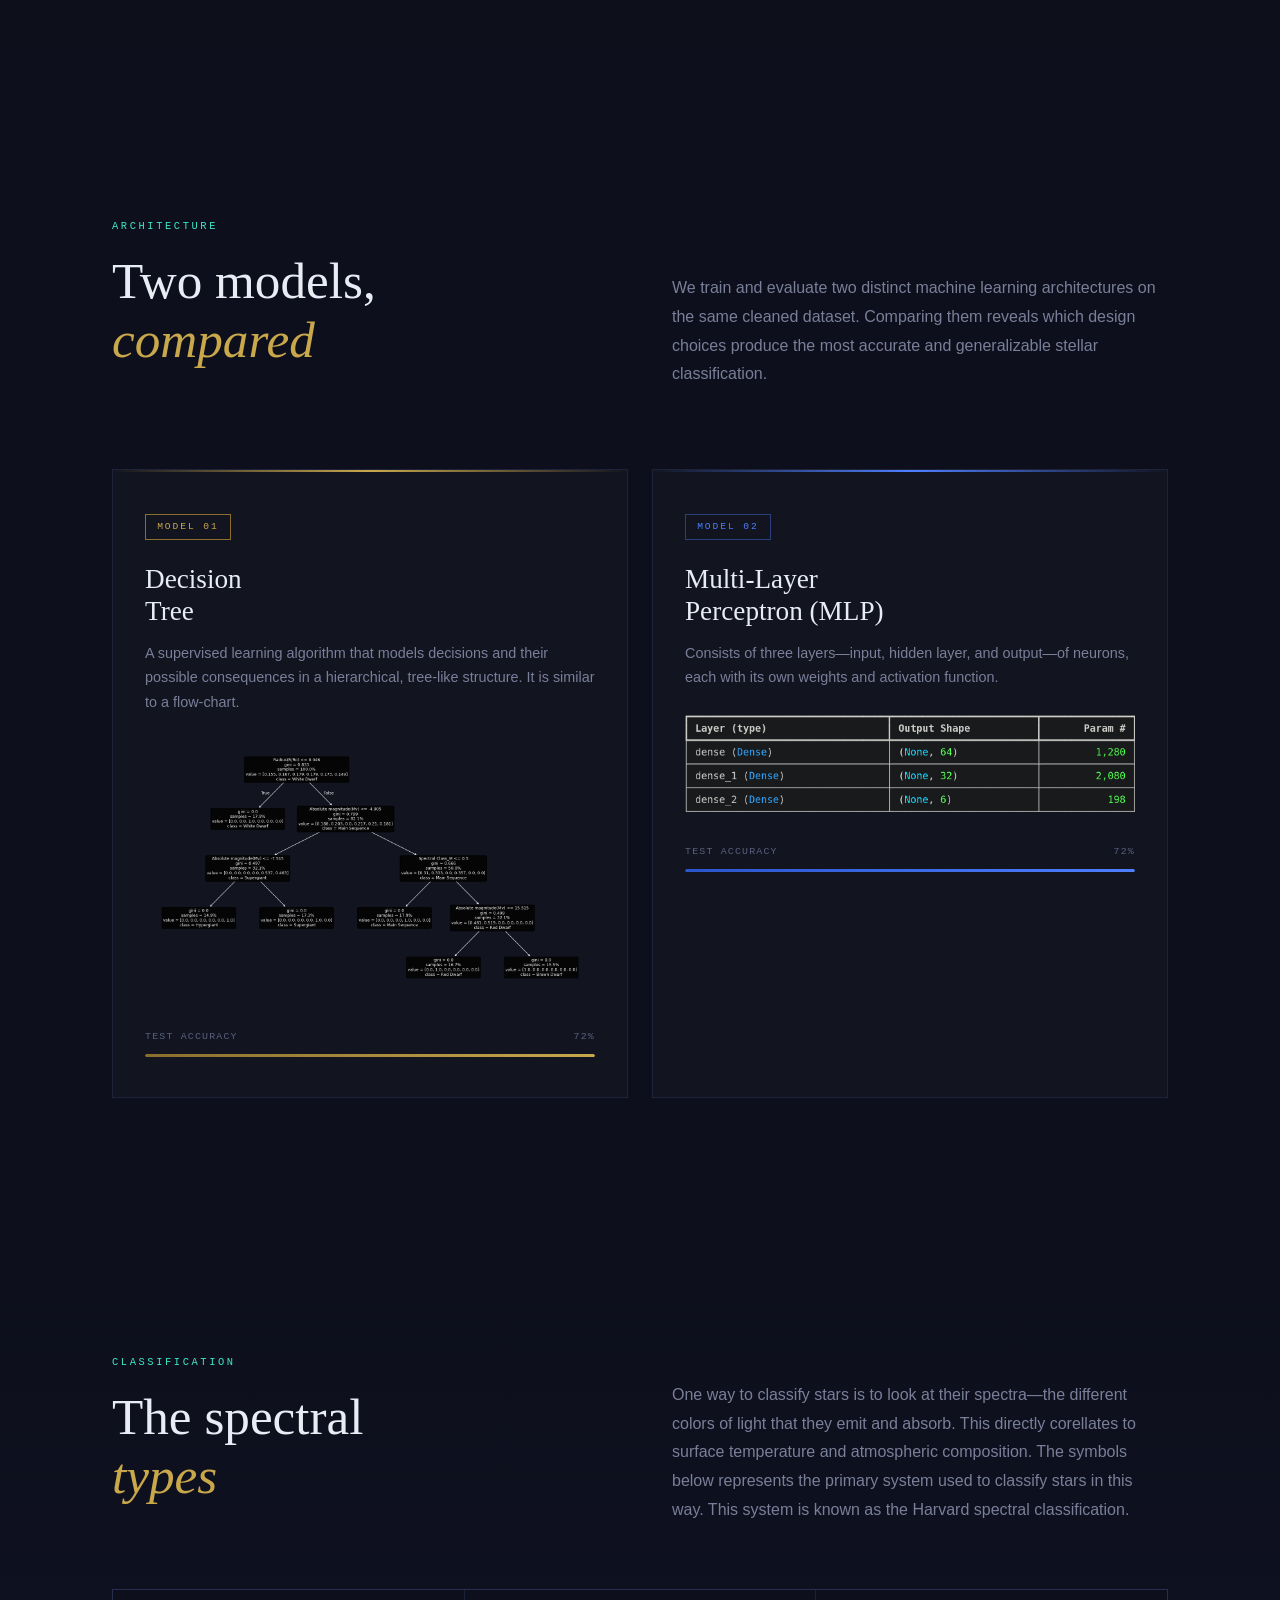
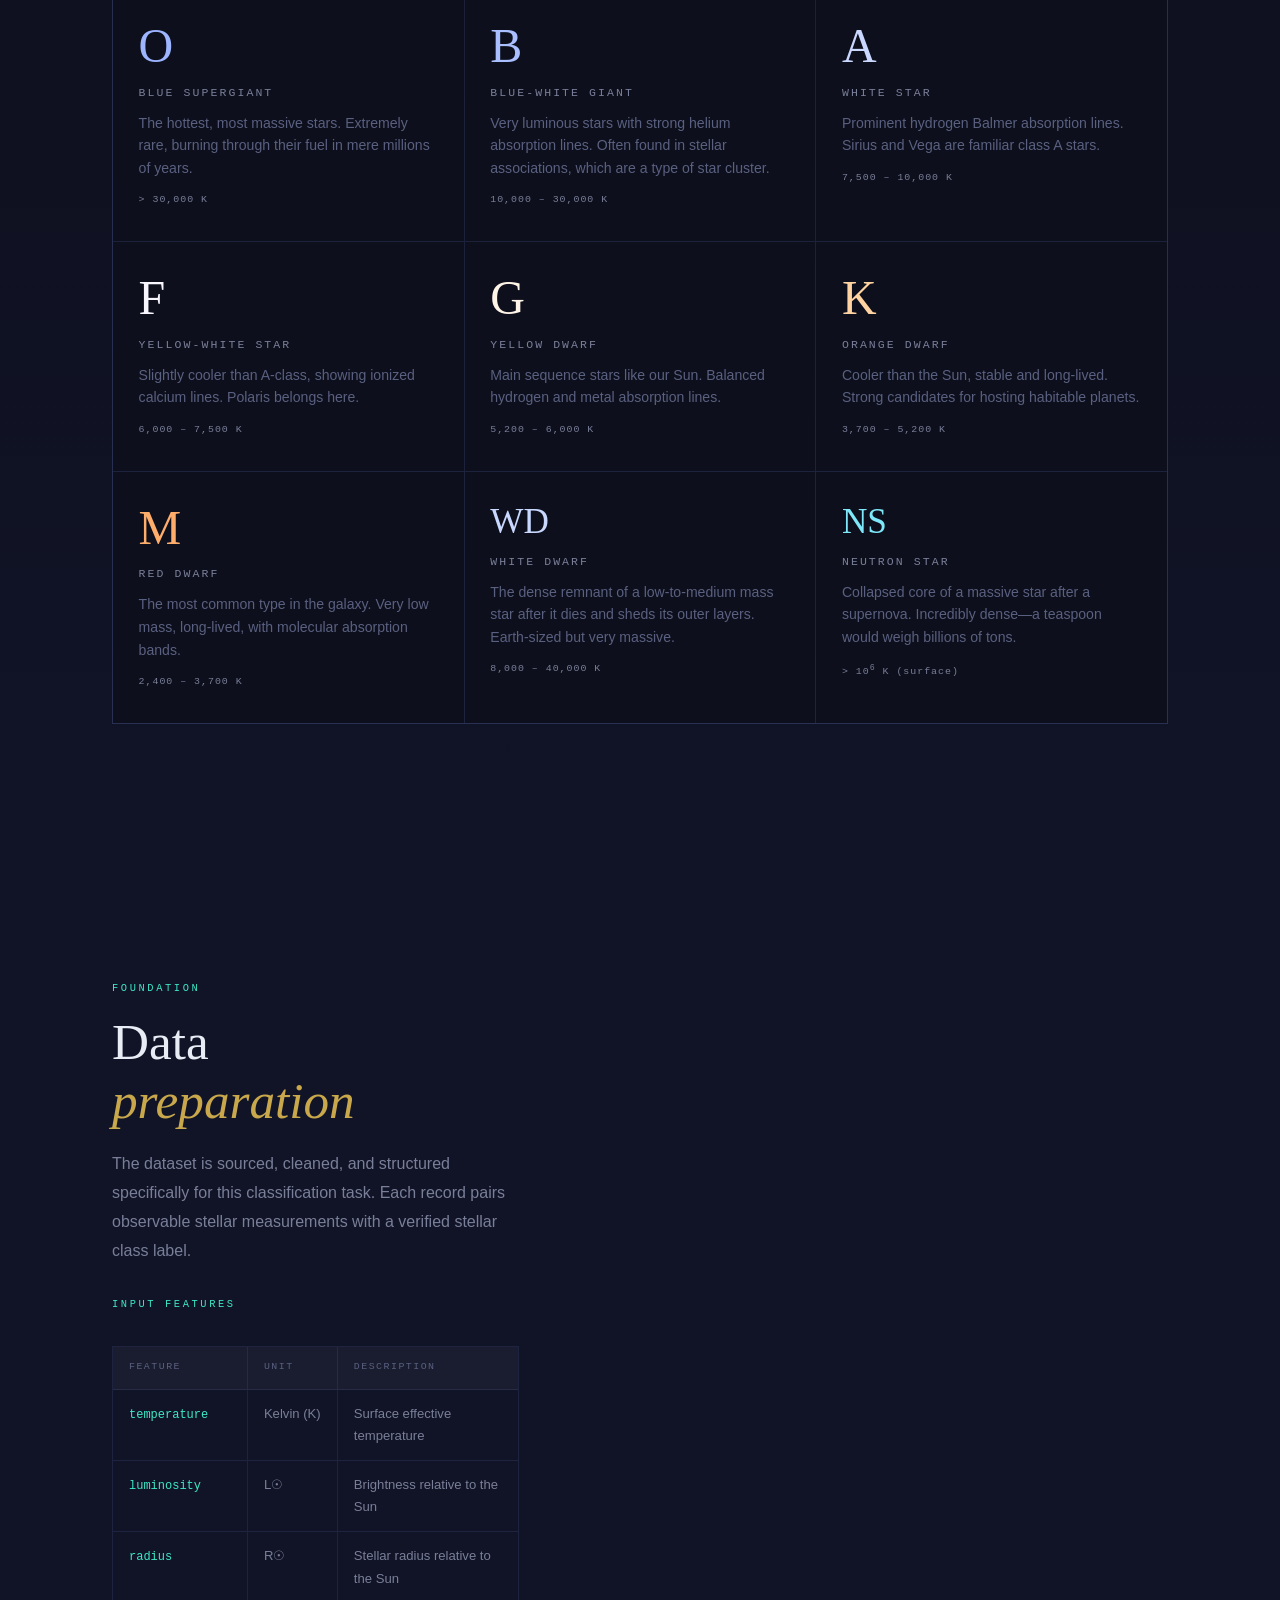
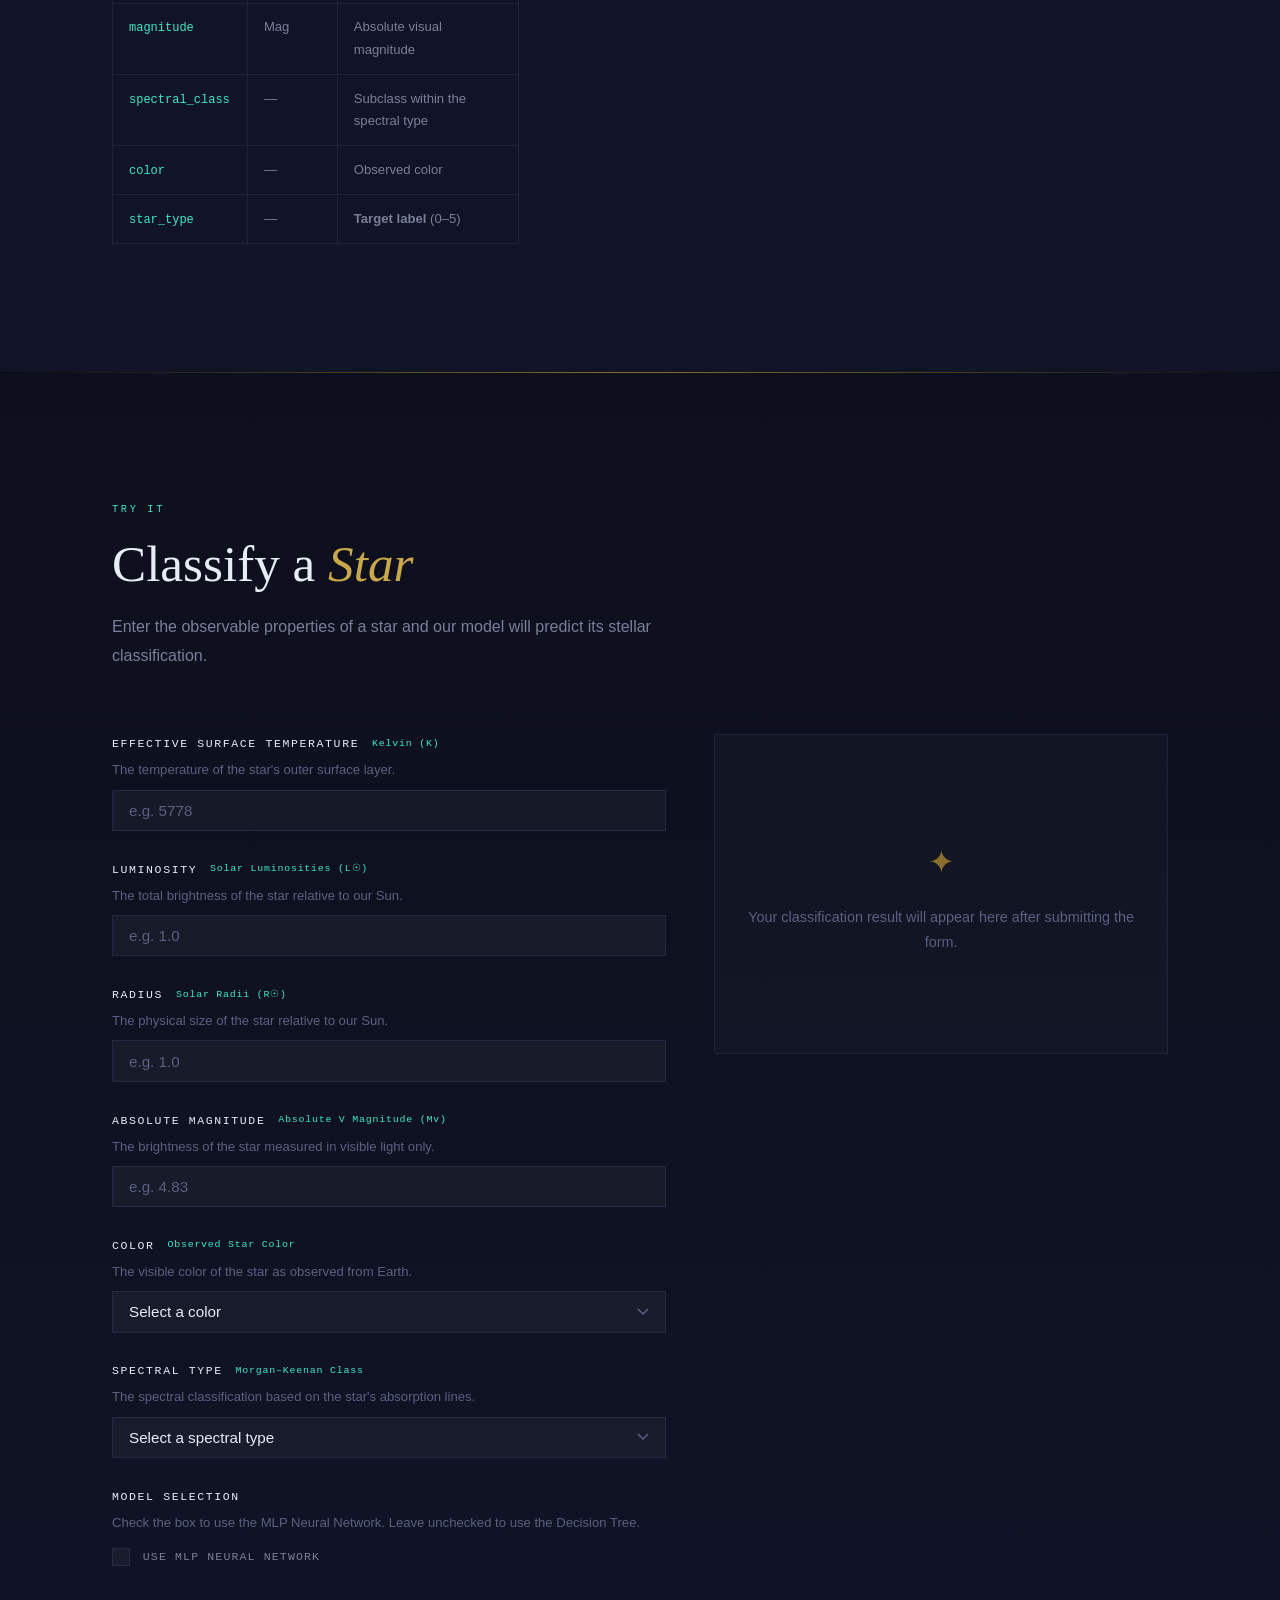
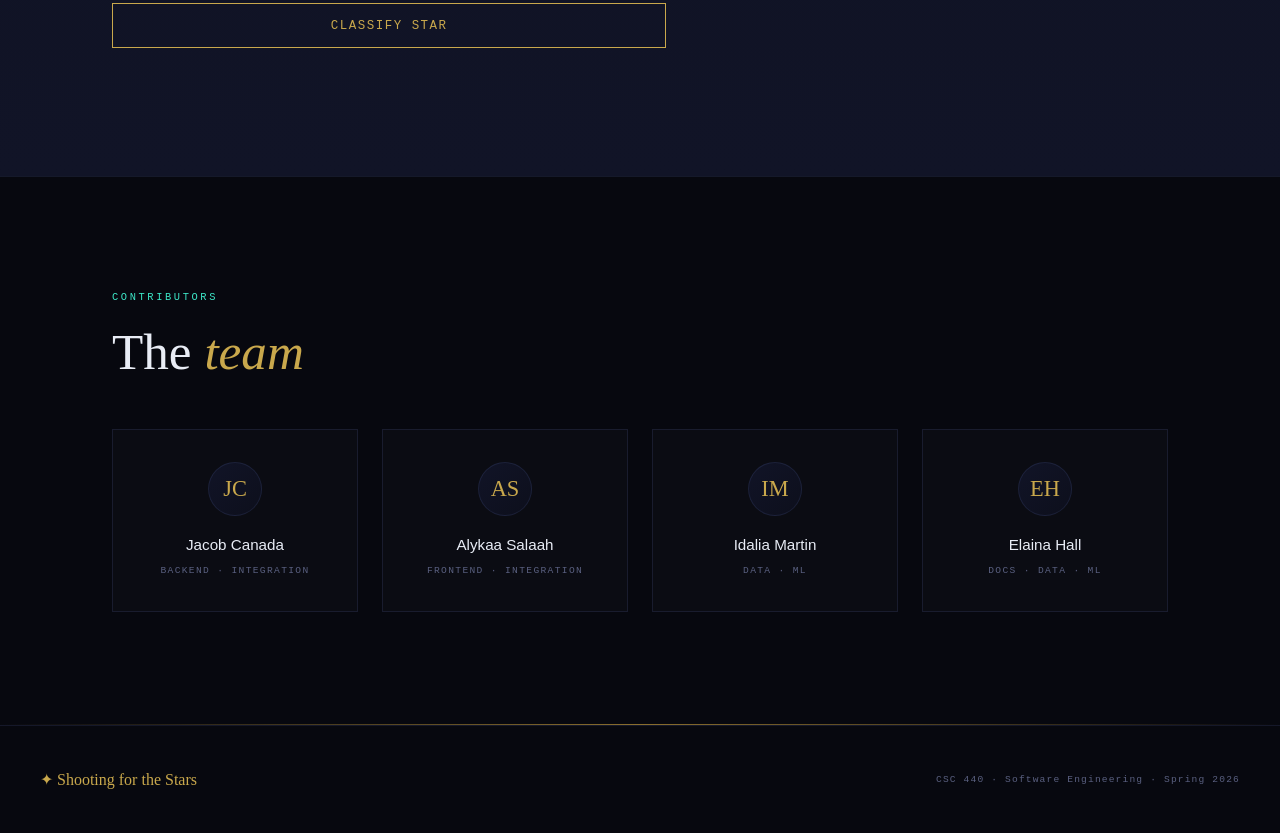
==== commit e87e1171: "Finalize website" ====
--- a/services/nginx/files/ShootingForStars.html
+++ b/services/nginx/files/ShootingForStars.html
@@ -36,7 +36,7 @@
   <div class="hero">
     <p class="hero-subtitle">CSC 440 · Software Engineering · Spring 2026</p>
     <h1>Shooting For<br/>The <em>Stars</em></h1>
-    <p class="hero-body">A deep learning web application that classifies stars by their observable properties.</p>
+    <p class="hero-body">A machine learning web application that classifies stars by their observable properties.</p>
     <div class="hero-tag">
       <a class="btn btn-primary" href="#models">Explore Models</a>
       <a class="btn btn-ghost" href="#classes">Star Classifications</a>
@@ -59,17 +59,15 @@
     <div class="about-grid">
       <div>
         <p class="section-label reveal">Project Overview</p>
-        <h2 class="section-title reveal">Deep learning meets<br/><em>ancient science</em></h2>
+        <h2 class="section-title reveal">Machine learning meets<br/><em>ancient science</em></h2>
         <p class="section-body reveal">
             Astronomy is one of humanity's oldest pursuits. Yet terms like "main sequence," "white dwarf," and "red giant" 
             remain opaque to most. This project bridges that gap as users are able to observe stellar parameters and receive a clear and
             explained classification.
         </p>
         <p class="section-body reveal" style="margin-top:1rem;">
-            We can observe their surface temperature, luminosity, radius, and the measurements of ones absoulte magnituide from Earth 
-            which incoorerates into our model. Deep learning has become a way for us to solve this classification task derived from 
-            such feature sets.
-            ...Something about the deep learning models.
+            We can observe or calculate their surface temperature, luminosity, radius, and absolute magnitude, and these are excellent parameters to use for classification. Machine learning has become a way for us to solve this classification task derived from 
+            such a feature set. We used two types of machine learning models: a decision tree and a multi-layer perceptron.
         </p>
       </div>
       <div class="about-right">
@@ -111,7 +109,7 @@
       </div>
       <div>
         <p class="section-body reveal">
-            We train and evaluate two distinct deep learning architectures on the same cleaned dataset. 
+            We train and evaluate two distinct machine learning architectures on the same cleaned dataset. 
             Comparing them reveals which design choices produce the most accurate and generalizable stellar classification.
         </p>
       </div>
@@ -127,11 +125,7 @@
           A supervised learning algorithm that models decisions and their possible consequences
           in a hierarchical, tree-like structure. It is similar to a flow-chart.
         </p>
-        <ul class="model-features">
-          <li>Can you please list out the features used here...</li>
-          <li></li>
-          <li></li>
-        </ul>
+        <img src="photos/decision_tree.png" style="height: auto; width:100%;"></img>
         <!-- I feel like we should add accuracy from our model that way we can give a garentee to users of our valid information. I am sure the Professor discussed this in class but I am forgetting what terminology this is. -->
         <div class="accuracy-wrap">
           <div class="accuracy-label">
@@ -152,10 +146,7 @@
         <p class="model-desc">
           Consists of three layers—input, hidden layer, and output—of neurons, each with its own weights and activation function.
         </p>
-        <ul class="model-features">
-          <li>Can you please list out the features used here...</li>
-          <li></li>
-        </ul>
+        <img src="photos/mlp.png" style="height: auto; width:100%;"></img>
         <div class="accuracy-wrap">
           <div class="accuracy-label">
             <span>Test Accuracy</span>
@@ -516,7 +507,7 @@
       <div class="team-card reveal">
         <div class="team-avatar">JC</div>
         <div class="team-name">Jacob Canada</div>
-        <div class="team-role">ML · Backend</div>
+        <div class="team-role">Backend · Integration</div>
       </div>
       <div class="team-card reveal">
         <div class="team-avatar">AS</div>
@@ -531,7 +522,7 @@
       <div class="team-card reveal">
         <div class="team-avatar">EH</div>
         <div class="team-name">Elaina Hall</div>
-        <div class="team-role">Docs · Data</div>
+        <div class="team-role">Docs · Data · ML</div>
       </div>
     </div>
   </div>
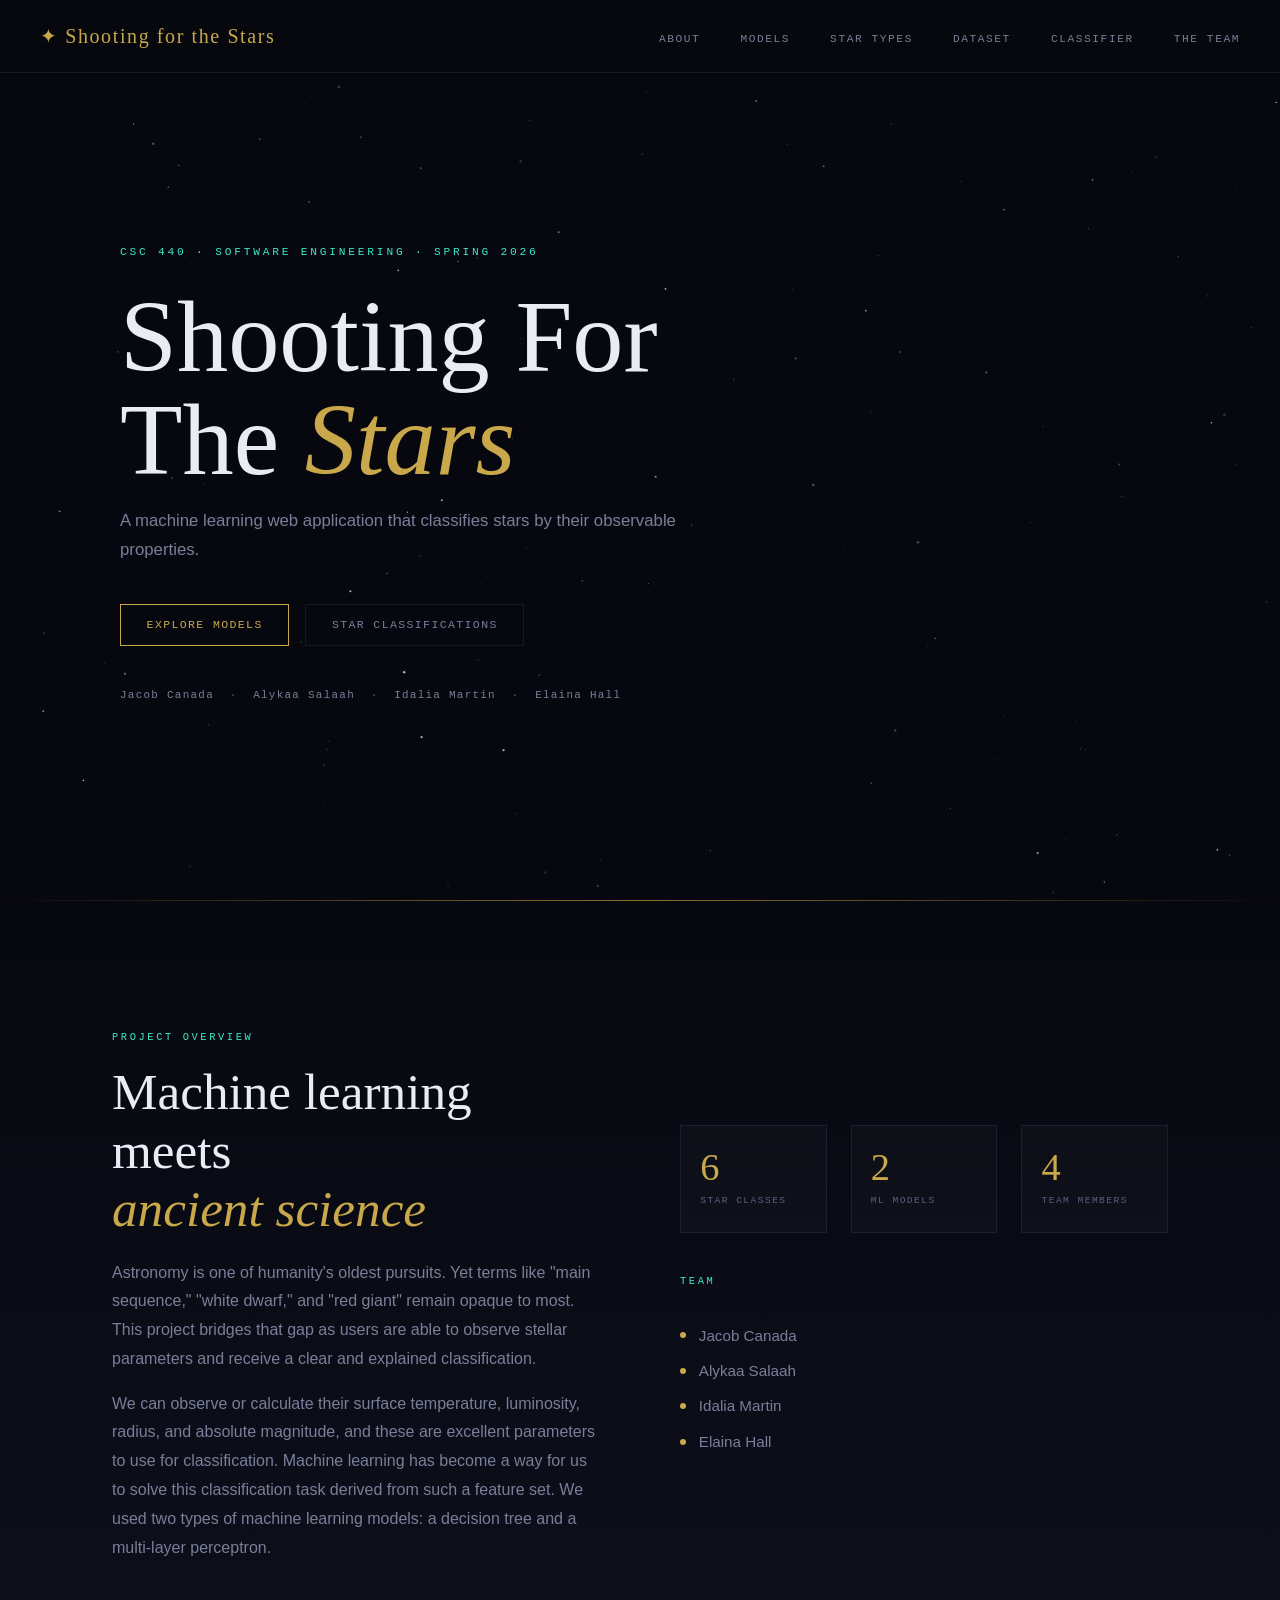
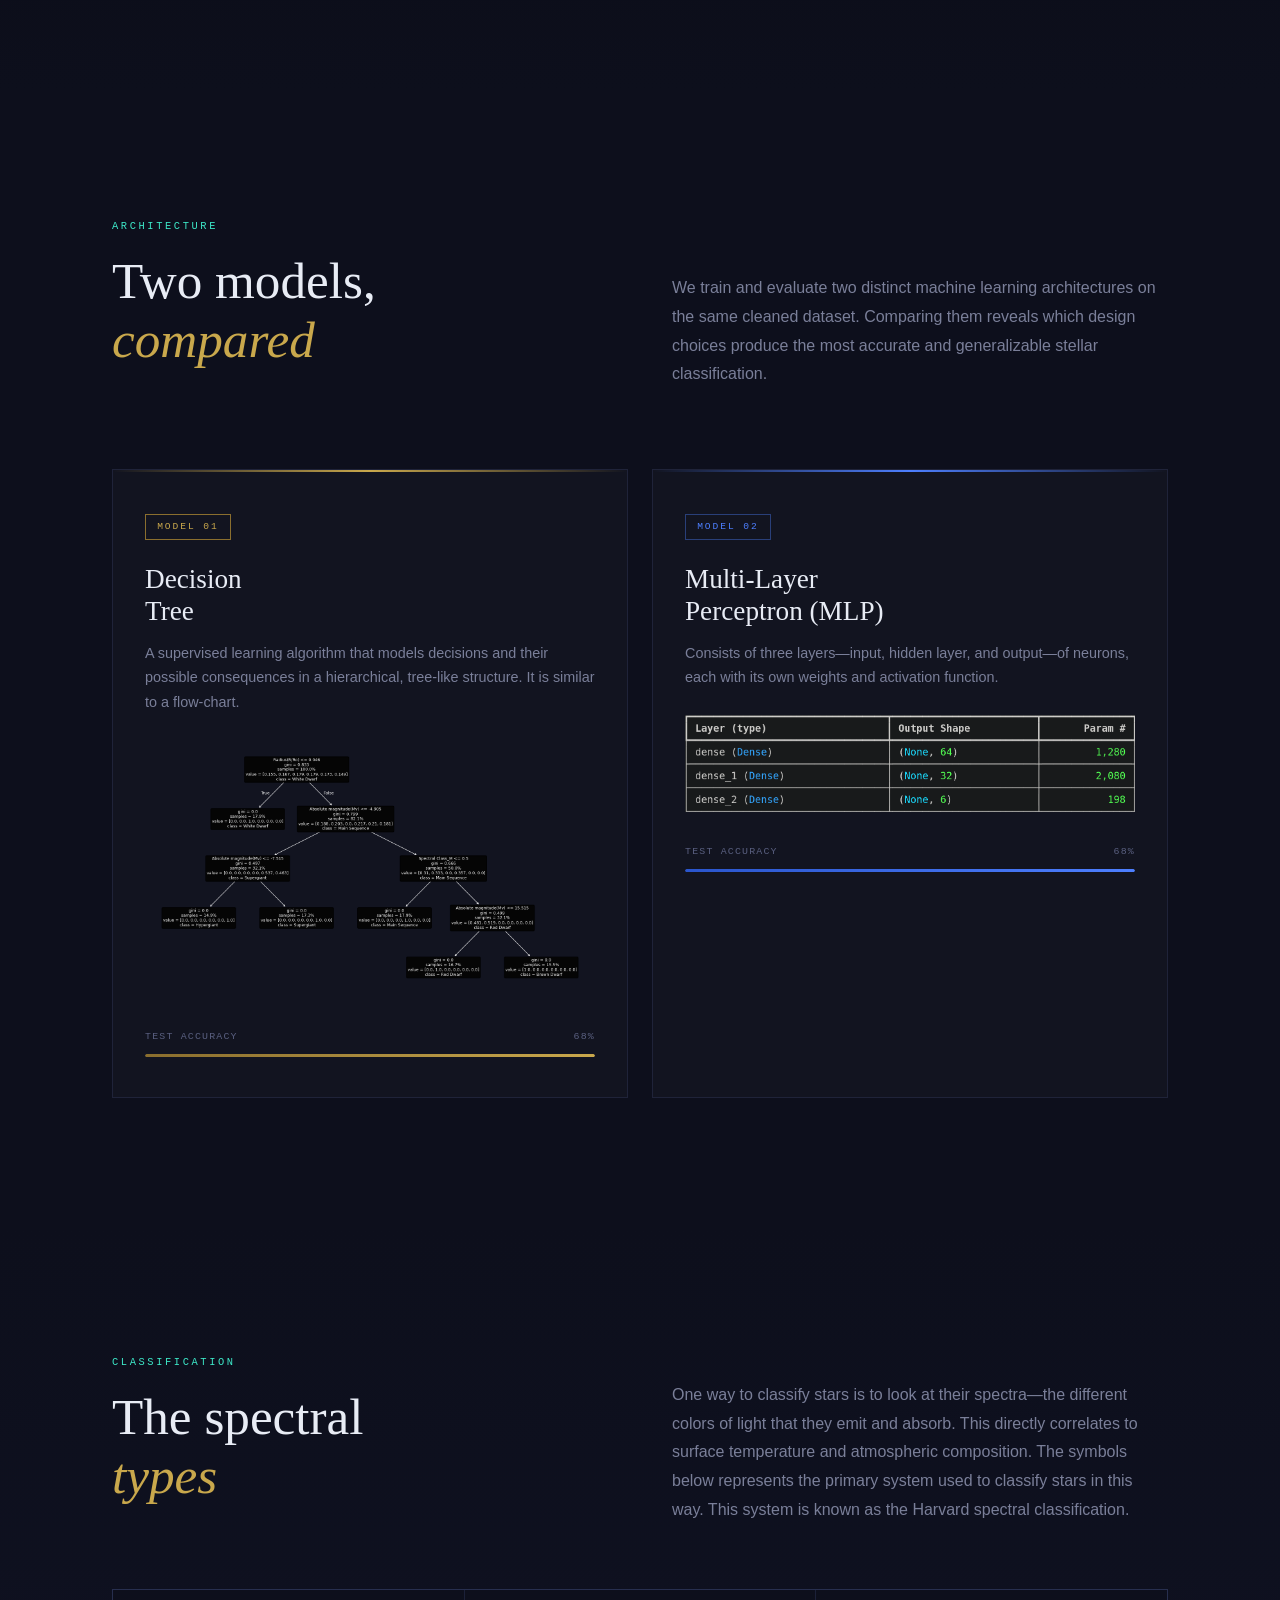
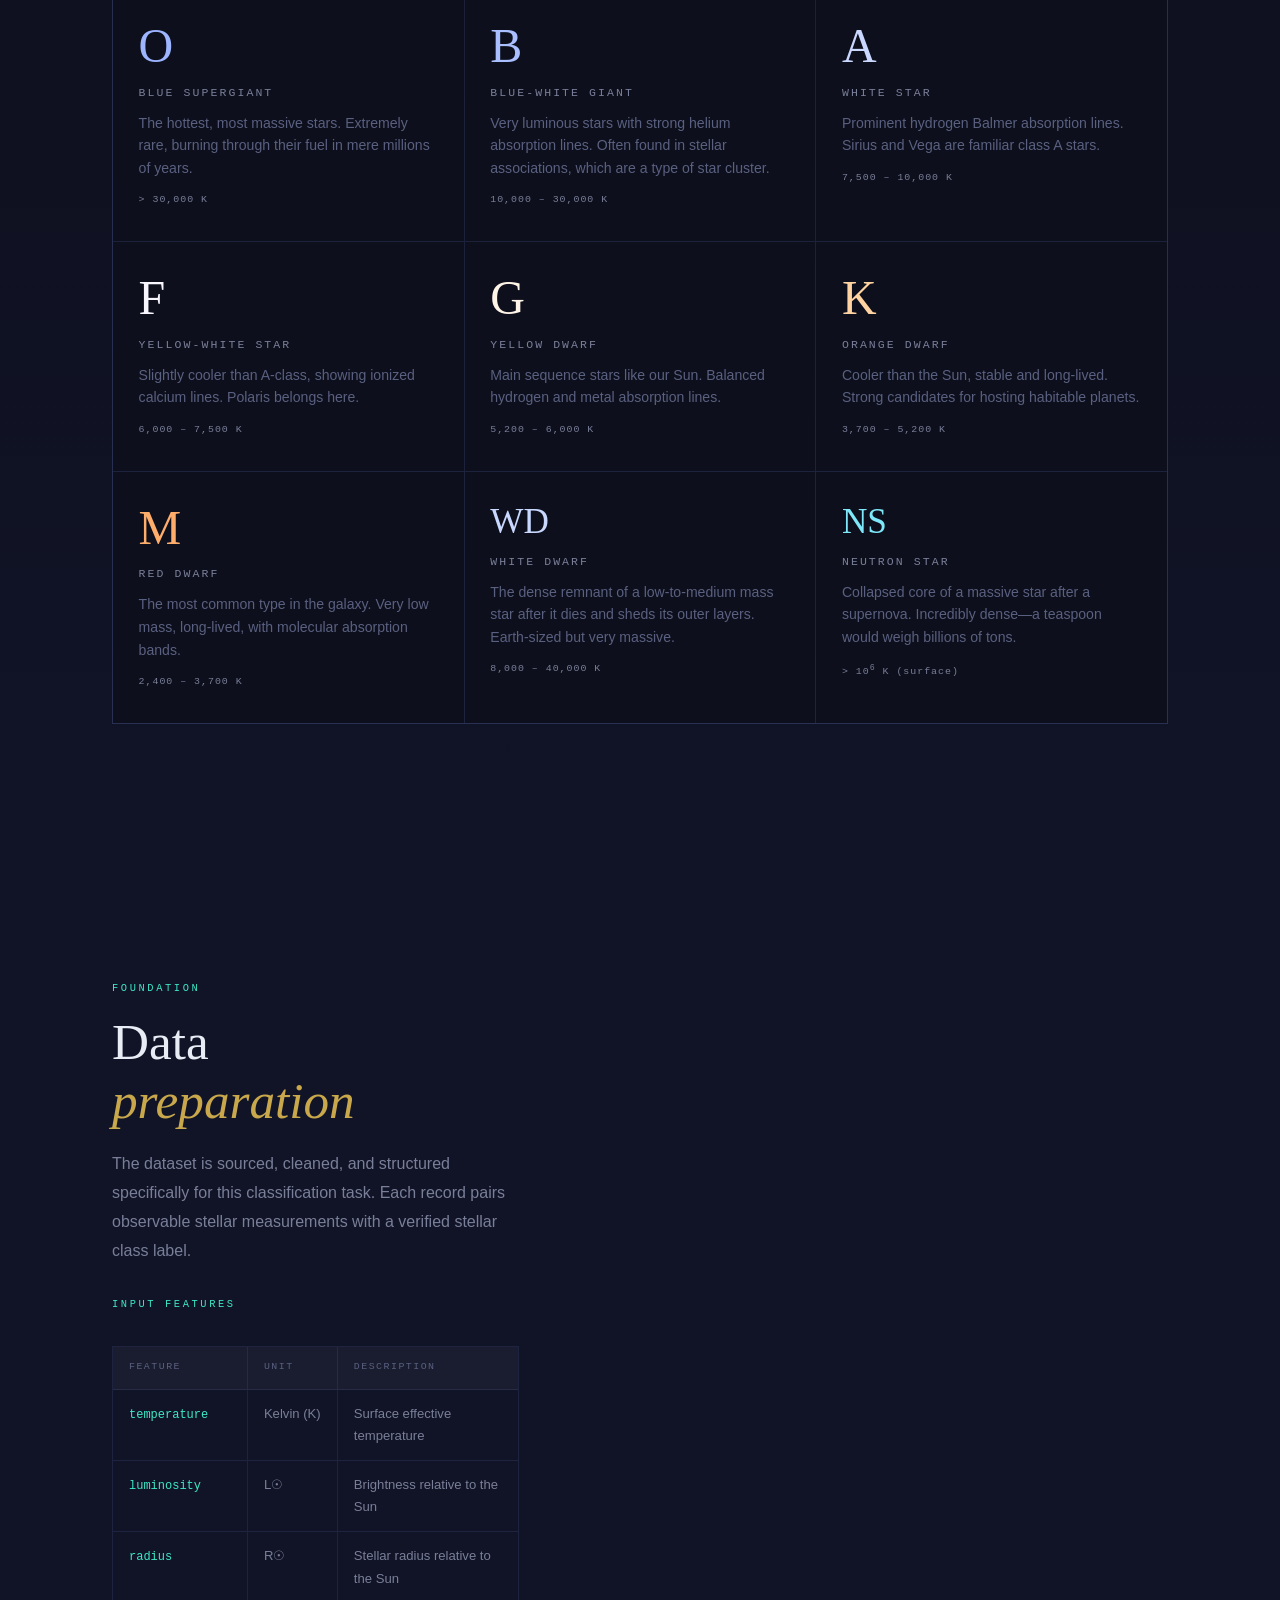
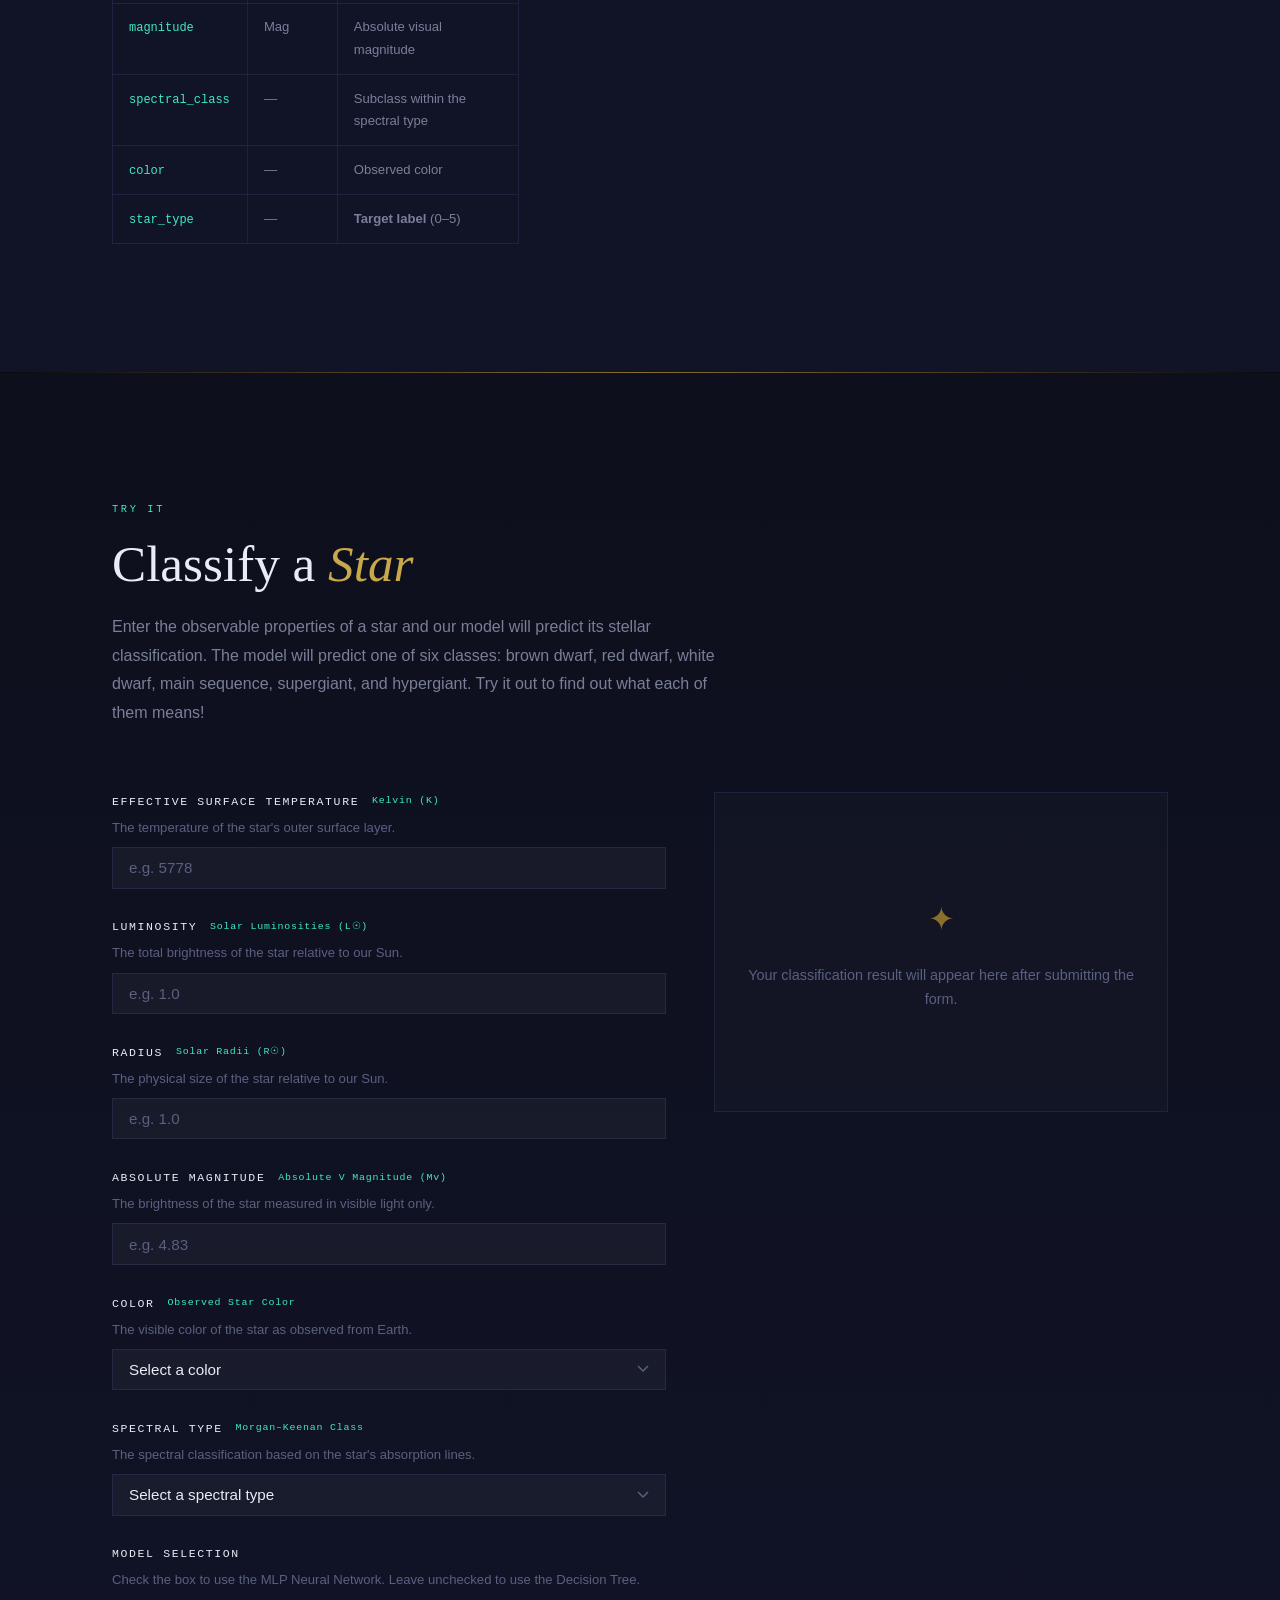
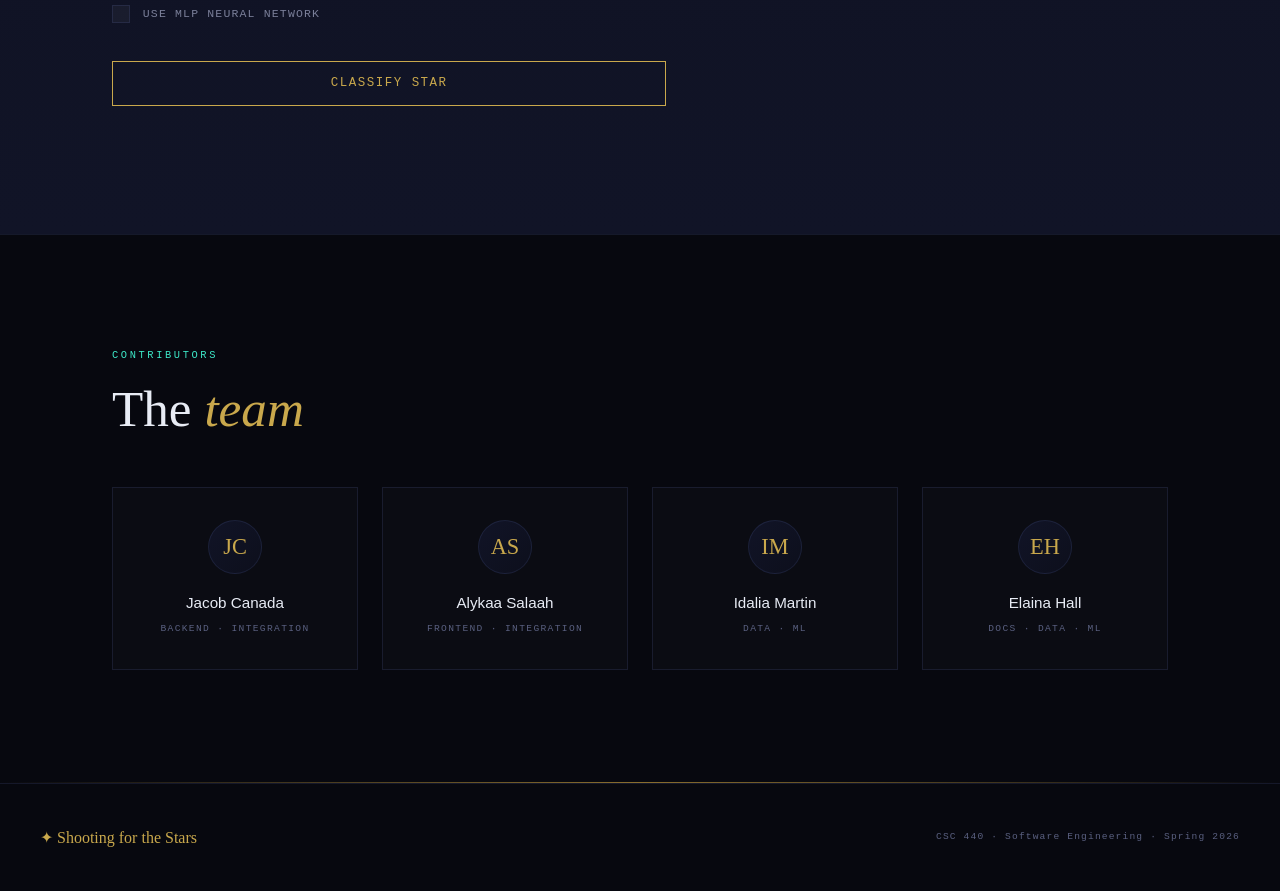
==== commit 3d8ca33f: "Minor tweaks to website" ====
--- a/services/nginx/files/ShootingForStars.html
+++ b/services/nginx/files/ShootingForStars.html
@@ -172,7 +172,7 @@
         <h2 class="section-title reveal">The spectral<br/><em>types</em></h2>
       </div>
       <p class="section-body reveal">
-        One way to classify stars is to look at their spectra—the different colors of light that they emit and absorb. This directly corellates to surface temperature and atmospheric composition.
+        One way to classify stars is to look at their spectra—the different colors of light that they emit and absorb. This directly correlates to surface temperature and atmospheric composition.
         The symbols below represents the primary system used to classify stars in this way. This system is known as the Harvard spectral classification.
       </p>
     </div>
@@ -333,7 +333,9 @@
         <div class="classifier-intro">
             <p class="section-label reveal">Try It</p>
             <h2 class="section-title reveal">Classify a <em>Star</em></h2>
-            <p class="section-body reveal">Enter the observable properties of a star and our model will predict its stellar classification.</p>
+            <p class="section-body reveal">Enter the observable properties of a star and our model will predict its stellar classification. 
+            The model will predict one of six classes: brown dwarf, red dwarf, white dwarf, main sequence, supergiant, and hypergiant.
+            Try it out to find out what each of them means!</p>
         </div>
 
         <div class="classifier-layout">
